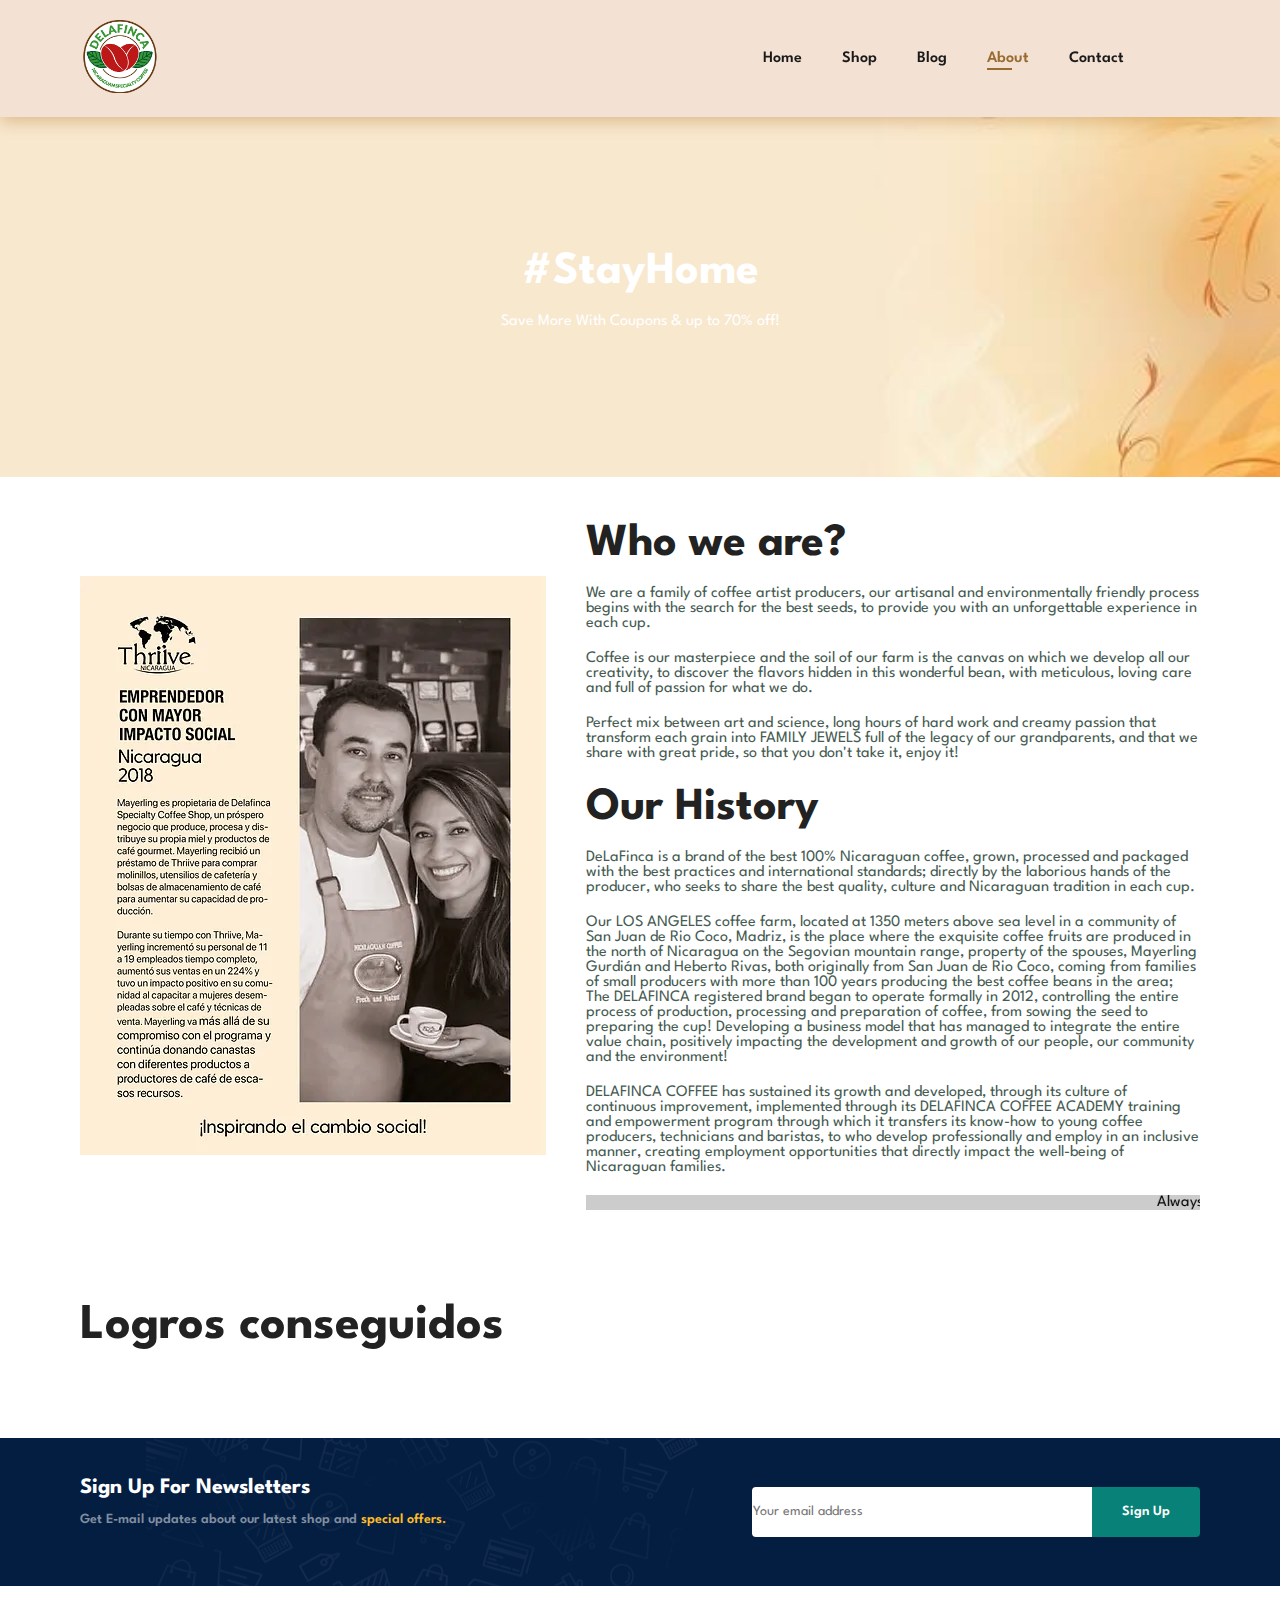
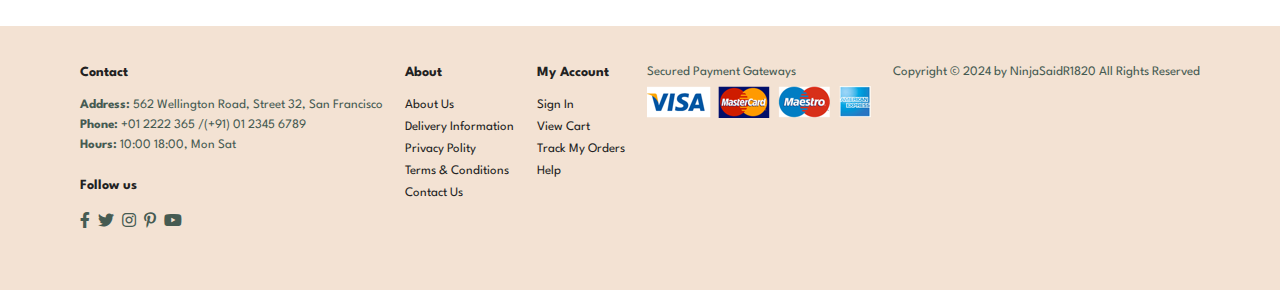
==== about.html @ 20c3e346 "Add files via upload" ====
<!DOCTYPE html>
<html lang="en">
    <head>
        <meta charset="UTF-8">
        <meta http-equiv="X-UA-Compatible" content="IE=edge">
        <meta name="viewport" content="width=device-width, initial-scale=1.0">
        <title>De La Finca | About </title>
        <link rel="stylesheet"
            href="https://pro.fontawesome.com/releases/v5.10.0/css/all.css" />
        <link rel="stylesheet" href="/css/styles.css">
    </head>

    <body>

        <section id="header">
            <a href="index.html"><img src="/images/Logo.webp" class="logo" alt
                    style="width: 80px;"></a>
            <div>
                <ul id="navbar">
                    <li><a href="index.html">Home</a></li>
                    <li><a href="shop.html">Shop</a></li>
                    <li><a href="blog.html">Blog</a></li>
                    <li><a class="active" href="about.html">About</a></li>
                    <li><a href="contact.html">Contact</a></li>
                    <li id="lg-bag"><a href="cart.html"><i class="far fa-shopping-bag"></i></a></li>
                    <a href="#" id="close"><i class="far fa-times"></i></a>
                </ul>

                <div id="mobile">
                    <a href="cart.html"><i class="far fa-shopping-bag"></i></a>
                    <i id="bar" class="fas fa-outdent"></i>
                </div>

            </div>
        </section>

        <section id="page-header" class="about-header">

            <h2>#StayHome</h2>
            <p>Save More With Coupons & up to 70% off! </p>
        </section>

        <section id="about-head" class="section-p1">
            <img src="images/about/a6.webp" alt>
            <div>
                <h2>Who we are?</h2>
                <p>We are a family of coffee artist producers, our artisanal and
                    environmentally friendly process begins with the search for
                    the best seeds, to provide you with an unforgettable
                    experience in each cup.
                </p>

                <p>Coffee is our masterpiece and the soil of our farm is the
                    canvas on which we develop all our creativity, to discover
                    the flavors hidden in this wonderful bean, with meticulous,
                    loving care and full of passion for what we do.
                </p>

                <p>Perfect mix between art and science, long hours of hard work
                    and creamy passion that transform each grain into FAMILY
                    JEWELS full of the legacy of our grandparents, and that we
                    share with great pride, so that you don't take it, enjoy
                    it!
                </p>

                <h2>Our History</h2>

                <p>
                    DeLaFinca is a brand of the best 100% Nicaraguan coffee,
                    grown, processed and packaged with the best practices and
                    international standards; directly by the laborious hands of
                    the producer, who seeks to share the best quality, culture
                    and Nicaraguan tradition in each cup.
                </p>

                <p>
                    Our LOS ANGELES coffee farm, located at 1350 meters above sea
                    level in a community of San Juan de Rio Coco, Madriz, is the
                    place where the exquisite coffee fruits are produced in the
                    north of Nicaragua on the Segovian mountain range, property
                    of the spouses, Mayerling Gurdián and Heberto Rivas, both
                    originally from San Juan de Rio Coco, coming from families
                    of small producers with more than 100 years producing the
                    best coffee beans in the area; The DELAFINCA registered
                    brand began to operate formally in 2012, controlling the
                    entire process of production, processing and preparation of
                    coffee, from sowing the seed to preparing the cup!
                    Developing a business model that has managed to integrate
                    the entire value chain, positively impacting the development
                    and growth of our people, our community and the environment!
                </p>

                <p>
                    DELAFINCA COFFEE has sustained its growth and developed,
                    through its culture of continuous improvement, implemented
                    through its DELAFINCA COFFEE ACADEMY training and
                    empowerment program through which it transfers its know-how
                    to young coffee producers, technicians and baristas, to who
                    develop professionally and employ in an inclusive manner,
                    creating employment opportunities that directly impact the
                    well-being of Nicaraguan families.
                </p>

                <marquee bgcolor="#ccc" loop="-1" scrollamount="5" width="100%"
                    direction="left">
                    Always Fresh Coffee - BEST COFFE- DESSERT - GASTRONOMY
                </marquee>
            </div>
        </section>

        <section id="logros" class="section-p1">
            <h1>Logros conseguidos </h1>
        </section>

        <section id="newsletter" class="section-p1 section-m1">
            <div class="newstext">
                <h4>Sign Up For Newsletters</h4>
                <p>Get E-mail updates about our latest shop and <span>special
                        offers.</span></p>
            </div>
            <div class="form">
                <input type="text" placeholder="Your email address">
                <button class="normal">Sign Up</button>
            </div>
        </section>

        <footer class="section-p1">
            <div class="col">
                <h4>Contact</h4>
                <p><strong>Address:</strong> 562 Wellington Road, Street 32, San
                    Francisco</p>
                <p><strong>Phone:</strong> +01 2222 365 /(+91) 01 2345 6789</p>
                <p><strong>Hours:</strong> 10:00 18:00, Mon Sat</p>
                <div class="follow">
                    <h4>Follow us</h4>
                    <div class="icon">
                        <i class="fab fa-facebook-f"></i>
                        <i class="fab fa-twitter"></i>
                        <i class="fab fa-instagram"></i>
                        <i class="fab fa-pinterest-p"></i>
                        <i class="fab fa-youtube"></i>
                    </div>
                </div>
            </div>
            <div class="col">
                <h4>About</h4>
                <a href="#">About Us</a>
                <a href="#">Delivery Information</a>
                <a href="#">Privacy Polity</a>
                <a href="#">Terms & Conditions</a>
                <a href="#">Contact Us</a>
            </div>

            <div class="col">
                <h4>My Account</h4>
                <a href="#">Sign In</a>
                <a href="#">View Cart</a>
                <a href="#">Track My Orders</a>
                <a href="#">Help</a>
            </div>

            <div class="col install">
                <p>Secured Payment Gateways</p>
                <img src="/images/Pays/pay.png" alt>

            </div>

            <div class="copyright">
                <a href="#">
                    <p>Copyright © 2024 by NinjaSaidR1820 All Rights
                        Reserved</p>
                </a>
            </div>

        </footer>

        <script src="/js/script.js"></script>
    </body>
</html>
---- css/styles.css ----
@import url('https://fonts.googleapis.com/css2?family=League+Spartan:wght@100..900&display=swap');

* {
    margin: 0;
    padding: 0;
    box-sizing: border-box;
    font-family: 'League Spartan', sans-serif;
    scroll-behavior: smooth;
}

h1{
    font-size: 50px;
    line-height: 64px;
    color: #222;
}

h2{
    font-size: 46px;
    line-height: 54px;
    color: #222;
}

h4{
    font-size: 20px;
    color: #222;
}

h6{
    font-weight: 700;
    font-size: 12px;
}

p{
    font-size: 16px;
    color: #465b52;
    margin: 15px 0 20px 0;
}

.section-p1 {
    padding: 40px 80px;
}

.section-m1 {
    margin: 40px 0;
}

button.normal {
    font-size: 14px;
    font-weight: 600;
    padding: 15px 30px;
    color: #000;
    background-color: #b4a43fe0;
    border-radius: 4px;
    cursor: pointer;
    border: none;
    outline: none;
    transition: all 0.45s ease;
}

button.white {
    font-size: 13px;
    font-weight: 600;
    padding: 11px 18px;
    color: #fff;
    background-color: transparent;
    border-radius: 4px;
    cursor: pointer;
    border: 1px solid #fff;
    outline: none;
    transition: all 0.45s ease;
}



body {
    width: 100%;
}

/* Header-Start */

#header {
    display: flex;
    align-items: center;
    justify-content: space-between;
    padding: 20px 80px;
    background: #f3e2d3;
    box-shadow: 0 5px 15px rgba(181, 112, 34, 0.361);
    z-index: 999;
    position: sticky;
    top: 0;
    left: 0;
}

#navbar {
    display: flex;
    align-items: center;
    justify-content: center;
}

#navbar li {
    list-style: none;
    padding: 0 20px;
    position: relative;
}

#navbar li a{
    text-decoration: none;
    font-size: 16px;
    font-weight: 600;
    color: #1a1a1a;
    transition: 0.3s ease;
}

#navbar li a:hover,
#navbar li a.active {
    color: #814d08cd;
}

#navbar li a.active::after,
#navbar li a:hover::after {
    content: "";
    width: 30%;
    height: 2px;
    background: #814d08cd;
    position: absolute;
    bottom: -4px;
    left: 20px;
}


#mobile{
    display: none;
    align-items: center;
}

#close {
    display: none;
}

/* Home Page */

#hero {
    background-image: url(/images/cappuccino.png);
    height: 90vh;
    width: 100%;
    background-size: auto 90%; /* Hacer la imagen de fondo más pequeña */
    background-position: right top; /* Alinear la imagen de fondo a la derecha arriba */
    background-repeat: no-repeat; /* Evitar la repetición de la imagen de fondo */
    padding: 0 80px;
    display: flex;
    flex-direction: column;
    align-items: flex-start;
    justify-content: center;
}

#hero h4 {
    padding-bottom: 15px;
}

#hero h1 {
    color: #5b5346;
}

#hero h2 {
    color: #8b5338;
}

#hero button{
    background-image: url("/images/button.png");
    background-color: transparent;
    color: #465b52;
    border: 0;
    padding: 14px 80px 14px 65px;
    background-repeat: no-repeat;
    cursor: pointer;
    font-weight: 700;
    font-size: 15px;
}

#feature {
    display: flex;
    align-items: center;
    justify-content: space-between;
    flex-wrap: wrap;
}

#feature .fe-box {
    width: 180px;
    text-align: center;
    padding: 25px 15px;
    box-shadow: 20px 20px 34px rgba(0, 0, 0, 0.03);
    border: 1px solid #cce7d0;
    border-radius: 4px;
    margin: 15px 0;
}

#feature .fe-box:hover {
    transform: scale(1.1);
    transition: all .45s ease;
}

#feature .fe-box img {
    width: 100%;
    margin-bottom: 10px;
}

#feature .fe-box h6 {
    display: inline-block;
    padding: 9px 8px 6px 8px;
    line-height: 1;
    border-radius: 4px;
    color: #8b5338;
    background-color: #c758bc6e;
}

#feature .fe-box:nth-last-child(2) h6 {
    background-color: rgba(0, 255, 255, 0.192);
}

#feature .fe-box:nth-last-child(3) h6 {
    background-color:#1de63b46;
}

#feature .fe-box:nth-last-child(4) h6 {
    background-color: rgba(215, 21, 21, 0.518);
}

#feature .fe-box:nth-last-child(5) h6 {
    background-color: #7fc5d8;
}

#products1 {
    text-align: center;
}

#products1 .pro-container {
    display: flex;
    justify-content: space-between;
    padding-top: 20px;
    flex-wrap: wrap;
}

#products1 .pro {
    width: 23%;
    min-width: 250px;
    padding: 10px 12px;
    border: 1px solid #cce7d0;
    border-radius: 15px;
    cursor: pointer;
    box-shadow: 20px 20px 30px rgba(0, 0, 0, 0.02);
    margin: 15px 0;
    transition: all 0.2s ease;
    position: relative;
}

#products1 .pro:hover {
    box-shadow: 20px 20px 30px rgba(0, 0, 0, 0.18);
    transform: scale(0.95);
}

#products1 .pro img {
    width: 100%;
    border-radius: 15px;
}

#products1 .pro .des {
    text-align: start;
    padding: 10px 0;
}

#products1 .pro .des span {
    color: #249504fe;
    font-size: 12px;
}

#products1 .pro h5 {
    padding-top: 7px;
    color: #1a1a1a;
    font-size: 14px;
}

#products1 .pro .des i {
    font-size: 12px;
    color: #e1c003;
}

#products1 .pro .des h4 {
    padding-top: 7px;
    font-size: 15px;
    font-weight: 700;
    color: #914909;
}

#products1 .pro .cart {
    width: 40px;
    height: 40px;
    line-height: 40px;
    border-radius: 50px;
    background-color: #e8f6ea;
    font-weight: 500;
    color: #1a1a1a;
    border: 1px solid #cce7d0;
    position: absolute;
    bottom: 20px;
    right: 10px;
}

#banner {
    display: flex;
    flex-direction: column;
    justify-content: center;
    align-items: center;
    text-align: center;
    background-image: url(/images/Banners/b1.jpg);
    width: 100%;
    height: 50vh;
    background-size: cover;
    font-size: 16px;
}

#banner h4 {
    color: #2a2a2a;
    font-size: 16px;
}

#banner h2 {
    color: #306703;
    font-size: 30px;
    padding: 10px 0;
}
#banner h2 span {
    color: #910909;
}

#banner button:hover {
    transform: scale(0.9);
}

#sm-banner  {
    display: flex;
    justify-content: space-between;
    flex-wrap: wrap;
}


#sm-banner .banner-box{
    display: flex;
    flex-direction: column;
    justify-content: center;
    align-items: flex-start;
    background: url(/images/Banners/b2.jpg);
    min-width: 580px;
    height: 50vh;
    background-size: cover;
    background-position: center;
    padding: 30px;
}

#sm-banner .banner-box2 {
    background-image: url(/images/Banners/b3.jpg);
}

#sm-banner h4 {
    color: white;
    font-size: 20px;
    font-weight: 300;
}

#sm-banner h2 {
    color: white;
    font-size: 28px;
    font-weight: 800;
}


#sm-banner span {
    color: #8b5338;
    font-size: 14px;
    font-weight: 500;
    padding-bottom: 15px;
}

#sm-banner .banner-box:hover button {
    background-color: #8b5338;
    border-radius: 1px solid #8b5338;
}

#sm-banner .banner-box:hover button {
    background-color: #8b5338;
    border-radius: 1px solid #8b5338;
}

#banner3 {
    display: flex;
    justify-content: space-between;
    flex-wrap: wrap;
    padding: 0 80px;
}

#banner3 .banner-box {
        display: flex;
        flex-direction: column;
        justify-content: center;
        align-items: flex-start;
        background: url(/images/Banners/b4.jpg);
        min-width: 30%;
        height: 30vh;
        background-size: cover;
        background-position: center;
        padding: 20px;
        margin-bottom: 20px;
}

#banner3 .banner-box2 {
    background-image: url(/images/Banners/b5.jpg);
}

#banner3 .banner-box3 {
    background-image: url(/images/Banners/b6.jpg);
}

#banner3 .banner-box h2 {
    color: #2a2a2a;
    font-weight: 900;
    font-size: 22px;
}

#banner3 .banner-box h2 {
    color: #000;
    font-weight: 900;
    font-size: 22px;
}

#banner3 .banner-box2 h2 {
    color: #fff;
    font-weight: 900;
    font-size: 22px;
}

#banner3 .banner-box3 h2 {
    color: #fff;
    font-weight: 900;
    font-size: 22px;
}

#banner3 h3 {
    color: red;
    font-weight: 800;
    font-size: 15px;
}
#search-bar {

    padding: 10px 20px;
    border-radius: 20px;
    margin-top: 20px;
    display: flex;
    justify-content:end;
}

.search-container {
    display: flex;
    align-items: center;
    background-color: #f3e2d3;
    border-radius: 20px;
    padding: 5px 10px; /* Ajustar padding para tamaño más pequeño */
}

#search-input {
    width: 0;
    padding: 5px; /* Ajustar padding para tamaño más pequeño */
    border: none;
    background-color: transparent;
    transition: width 0.4s ease;
    font-size: 14px; /* Tamaño de fuente más pequeño */
    border-radius: 20px;
    outline: none;
}

#search-icon {
    border: none;
    background-color: transparent;
    cursor: pointer;
    transition: color 0.4s ease;
}

#search-icon i {
    color: #1a1a1a;
}

#search-icon:hover {
    color: #814d08cd;
}

#search-bar.active #search-input {
    width: 450px; /* Ancho más pequeño */
}

#newsletter {
    display: flex;
    justify-content: space-between;
    flex-wrap: wrap;
    align-items: center;
    background-image: url(/images/Banners/bNewLetters.png);
    background-repeat: no-repeat;
    background-position: 20% 30%;
    background-color: #041e42;
}

#newsletter h4 {
    font-size: 22px;
    font-weight: 700;
    color: #fff;
}

#newsletter p{
    font-size: 14px;
    font-weight: 600;
    color: #818ea0;
}

#newsletter p span{
    color: #ffbd27;
}

#newsletter .form {
    display: flex;
    width: 40%;
}

#newsletter input{
    height: 3.125rem;
    padding-top: 0 1.25em;
    font-size: 14px;
    width: 100%;
    border: 1px solid transparent;
    border-radius: 4px;
    outline: none;
    border-top-right-radius: 0;
    border-bottom-right-radius: 0;
}

#newsletter button {
    background-color: #088178;
    color: #fff;
    white-space: nowrap;
    border-top-left-radius: 0;
    border-bottom-left-radius: 0;
}



footer {
    display: flex;
    flex-wrap: wrap;
    justify-content: space-between;
    background-color: #f3e2d3 ;
}

footer .col {
    display: flex;
    flex-direction: column;
    align-items: flex-start;
    margin-bottom: 20px;
}

footer .logo {
    margin-bottom: 30px;
}

footer h4{
    font-size: 14px;
    padding-bottom: 20px;

}

footer p {
    font-size: 13px;
    margin: 0 0 8px 0;
}

footer a{
    font-size: 13px;
    text-decoration: none;
    color:#222;
    margin-bottom: 10px;
}

footer .follow {
    margin-top: 20px;
}

footer .follow i {
    color: #465b52;
    padding-right: 4px;
    cursor: pointer;
}

footer .install .row img {
    border: 1px solid #088178;
    border-radius: 6px;
}

footer .follow i:hover, footer a:hover {
    color: #088178
}


/* Shop Page */

#page-header{
    background-image: url(/images/Banners/b8.jpg);
    width: 100%;
    height: 40vh;
    background-size:cover;
    display:flex;
    justify-content: center;
    text-align: center;
    flex-direction:column;
    padding: 14px;
}

#page-header h2,#page-header p {
    color: #fff;
}

#pagination {
    text-align: center;
}

#pagination a {
    text-decoration: none;
    background-color: #088178;
    padding: 15px 20px;
    border-radius: 4px;
    color: #fff;
    font-weight: 600;
}


#pagination a i{
    font-size: 16px;
    font-weight: 600;
}



/* Single Product */

#prodetails {
    display: flex;
    margin-top: 20px;
}

#prodetails .single-pro-image {
    width: 40%;
    margin-right: 50px;
}

.small-img-group {
    display: flex;
    justify-content: space-between;
    margin: 2px;
}

.small-image-col {
    flex-basis: 24%;
    cursor: pointer;
}

#prodetails .single-pro-details  {
    width: 50%;
    padding-top: 30px;
}


#prodetails .single-pro-details h6{
    padding: 0 0 0 0;
    font-size: 20px;
}

#prodetails .single-pro-details h4{
    padding: 15px 0 5px 0;
    font-size: 40px;
}

#prodetails .single-pro-details h2{
    font-size: 26px;
}

#prodetails .single-pro-details select {
    display: block;
    padding: 5px 10px;
    margin-bottom: 10px;
}

#prodetails .single-pro-details input{
    width: 50px;
    height: 47px;
    padding-left: 10px;
    font-size: 16px;
    margin-right: 10px;
}


#prodetails .single-pro-details input:focus{
    outline: none;
}

#prodetails .single-pro-details button{
    background-color: #088178;
    color: #fff;
    transition: all 0.45s ease;
}

#prodetails .single-pro-details button:hover{
    transform: scale(0.90);
    
}

#prodetails .single-pro-details span{
    line-height: 25px;
    color: #465b52;
    ;
}


/* Blog Page */
#page-header .blog-header{
    background-image: url("/images/Banners/b3.jpg");
}

#blog {
    padding: 150px 150px 0 150px;
}

#blog .blog-box{
    display: flex;
    align-items: center;
    width: 100%;
    position: relative;
    padding-bottom:90px ;
}

#blog .blog-img{
    width: 50%;
    margin-right: 40px;
}

#blog img {
    width: 100%;
    height: 320px;
    object-fit: cover;
}

#blog .blog-details {
    width: 50%;
}

#blog .blog-details a{
    text-decoration: none;
    font-size: 11px;
    color: #000;
    font-weight: 700;
    position: relative;
    transition: 0.3s;
}

#blog .blog-details a::after{
    content: "";
    width: 50px;
    height: 1px;
    background-color: #000;
    position: absolute;
    top: 4px;
    right: -60px;
}

#blog .blog-details a:hover{
    color: #088178;
}

#blog .blog-details a:hover::after{
    background-color: #088178;
}

#blog .blog-box h1{
    position: absolute;
    top: -40px;
    left: 0;
    font-size: 70px;
    font-weight: 700;
    color: #c9cbce;
    z-index: -9;
    margin-top: -15px;
}


/* About Page */

#page-header .about-header{
    background-image: url("/images/Banners/b1.jpg");
}

#about-head{
    display: flex;
    align-items: center;
}

#about-head img {
    width: 50%;
    height: auto;
}

#about-head div{
    padding-left: 40px;
}


/* Contact Page */

#contact-details{
    display: flex;
    align-items: center;
    justify-content: space-between;
}

#contact-details .details{
    width: 50%;
}


#contact-details .details span{
    font-size: 12px;
}

#contact-details .details h2,
#form-details form h2{
    font-size: 26px;
    line-height: 35px;
    padding: 20px 0;
}

#contact-details .details h3{
    font-size: 16px;
    padding-bottom: 15px;
}

#contact-details .details li{
    list-style: none;
    display: flex;
    padding: 10px 0;
}

#contact-details .details li i{
    font-size: 14px;
    padding-right: 22px;
}

#contact-details .details li p{
    margin: 0;
    font-size: 14px;
}

#contact-details .map{
    width: 55%;
    height: 400px;
}

#contact-details .map iframe{
    width: 100%;
    height: 100%;
}

#form-details{
    display: flex;
    justify-content: space-between;
    margin: 30px;
    padding: 80px;
    border: 1px solid #e1e1e1;
}

#form-details form{
    width: 65%;
    display: flex;
    flex-direction: column;
    align-items: flex-start;
}

#form-details form input,
#form-details form textarea{
    width: 100%;
    padding: 12px 15px;
    outline: none;
    margin-bottom: 20px;
    border: 1px solid #e1e1e1;
}

#form-details form button{
    background-color: rgb(82, 154, 82);
    color: white;
    padding: 6px 20px;
}

#form-details .people div{
    padding-bottom: 25px;
    display: flex;
    align-items: flex-start;
}

#form-details .people div img{
    width: 120px;
    height: 160px;
    object-fit: cover;
    margin-right: 15px;
}

#form-details .people div p{
    margin: 0;
    font-size: 13px;
    line-height: 25px;
}

#form-details .people div p span{
    display: block;
    font-size: 16px;
    font-weight: 600;
    color: #000;
}

/* Cart Page*/

#cart  
{
    overflow-x: auto;
}
#cart table{
    width: 100%;
    border-collapse: collapse;
    table-layout: fixed;
    white-space: nowrad;
}

#cart table img{
    width: 70px;
}

#cart table td:nth-child(1){
    width: 100px;
    text-align: center;
}

#cart table td:nth-child(2){
    width: 150px;
    text-align: center;
}

#cart table td:nth-child(3){
    width: 250px;
    text-align: center;
}

#cart table td:nth-child(4),
#cart table td:nth-child(5),

#cart table td:nth-child(6){
    width: 150px;
    text-align: center;
}

#cart table td:nth-child(5) input{
    width: 70px;
    padding: 10px 5px 10px 15px;

}

#cart table thead{
    border: 1px solid #e2e9e1;;
    border-left: none;
    border-right: none;
}

#cart table thead td{
    font-weight: 700;
    text-transform: uppercase;
    font-size: 13px;
    padding: 18px 0;
}

#cart table tbody tr td {
    padding-top: 15px;
}

#cart table tbody td{
    font-size: 13px;
}

#cart-add{
    display: flex;
    flex-wrap: wrap;
    justify-content: space-between;
}

#coupon{
    width: 50%;
    margin-bottom: 30px;     
}

#subtotal h3,
#coupon h3 {
    padding-bottom: 15px;
}

#coupon input{
    padding: 10px 20px;
    outline: none;
    width: 60%;
    margin-right: 10px;
    border: 1px solid #f3e2d3;
}

#coupon button{
    background-color: rgb(82, 154, 82);
    color: white;
    padding: 8px 20px;
}

#subtotal{
    width: 50%;
    margin-bottom: 30px;
    border: 1px solid #f3e2d3; 
    padding: 30px;
}

#subtotal table{
    border-collapse: collapse;
    width: 100%;
    margin-bottom: 20px;
}

#subtotal table td{
    width: 50%;
    border: 1px solid #f3e2d3;
    padding: 10px;
    font-size: 13px;
}

#subtotal button{
    background-color: rgb(82, 154, 82);
    color: white;
    padding: 8px 20px;
}


/* Start Media Query */

@media (max-width:799px) {

    .section-p1 {
        padding: 40px 40px;
    }

    #navbar {
        display: flex;
        flex-direction: column;
        align-items: flex-start;
        justify-content: flex-start;
        position: fixed;
        top: 0;
        right: -300px;
        height: 100vh; 
        width: 300px;
        background-color: #E3E6F3;
        box-shadow: 0 40px 60px rgba(0, 0, 0, 0.1);
        padding: 80px 0 0 10px;
        transition: all .45s ease;
    }

    #navbar.active {
        right:-100px
    }

    #navbar li{
        margin-bottom: 25px;
    }

    #mobile{
        display: flex;
        align-items: center;
    }

    #mobile i{
        color: #1a1a1a;
        font-size: 24px;
        padding-left: 20px;
    }

    #close{
        display: initial;
        position: absolute;
        top: 30px;
        left: 30px;
        color: #222;
        font-size: 24px;
    }

    #lg-bag {
        display: none;
    }

    #hero {
        height: 70vh;
        padding: 0 80px;
        background-position: top 30% right 30%;
    }

    #feature {
        justify-content: center;
    }

    #feature .fe-box {
        margin: 15px 15px;
    }

    #products1 .pro-container {
        justify-content: center;
    }

    #products1 .pro-container {
        display: flex;
        justify-content: space-between;
        padding-top: 20px;
        flex-wrap: wrap;
    }

    #products1 .pro {
        margin: 15px;
    }

    #banner {
        height: 20vh;
        
    }

    #sm-banner .banner-box {
        min-width: 100%;
        height: 30vh;
    }

    #banner3 {
        padding: 0 40px;
    }

    #banner3 .banner-box {
        width: 28%;
    }

    #newsletter .form{
        width: 70%;
    }

    /*Blog*/


    /*Contact*/
    #form-details {
        padding: 40px;
    }

    #form-details form {
        width: 50%;
    }

}


@media (max-width: 477px){
    .section-p1{
        padding: 20px;
    }

    #header {
        padding: 10px 30px;
    }

    h1 {
        font-size: 38px;
    }

    h2 {
        font-size: 32px;
    }

    #hero {
        padding: 0 20px;
        background-position: 55%;
        background-size: 450px;
    }

    #feature {
        justify-content: space-between;
    }

    #feature .fe-box {
        width: 155px;
        margin: 0 0 15px 0;
    }

    #product1 .pro {
        width: 100%;
        justify-content: center;
    }

    #products1 .pro-container {
        justify-content: center;
    }

    #banner{
        height: 40vh;
    }

    #sm-banner .banner-box{
        height: 40vh;
    }

    #sm-banner .banner-box2{
        margin-top: 20px;
    }

    #banner3{
        padding: 0 20px;
    }

    #banner3 .banner-box{
        width: 100%;
    }


    #search-bar.active #search-input {
        width: 300px;
    }

    #newsletter {
        padding: 40px 20px;
    }

    #newsletter {
        width: 100%;
    }

    footer .copyright {
        text-align: start;
    }


    /* Single Product*/

    #prodetails {
        display: flex;
        flex-direction: column;
    }

    #prodetails .single-pro-image {
        width: 100%;
        margin-right: 0px;
    }


    #prodetails .single-pro-details {
        width: 100%;
    }


    /*Blog*/
    #blog {
        padding: 100px 20px 0 20px;
    }

    #blog .blog-box{
        display: flex;
        flex-direction: column;
        align-items: flex-start;
    }

    #blog .blog-img {
        width: 100%;
        margin-right: 0px;
        margin-bottom: 30px;
    }

    #blog .blog-details{
        width: 100%;
    }
    /*contact*/
    #contact-details{
        flex-direction: column;
    }

    #contact-details{
        width: 100%;
        margin-bottom: 30px;
    }

    #contact-details .map{
        width: 100%;
    }

    #form-details{
        margin: 10px;
        padding: 30px 10px;
        flex-wrap: wrap;
    }

    #form-details form{
        width: 100%;
        margin-bottom: 30px;
    }
    /*cart page*/
    #cart-add{
        flex-direction: column;
    }

    #coupon{
        width: 100%;
    }

    #subtotal{
        width: 100%;
        margin-bottom: 30px;
        border: 1px solid #e2e9e1;
        padding: 30px;
    }

}
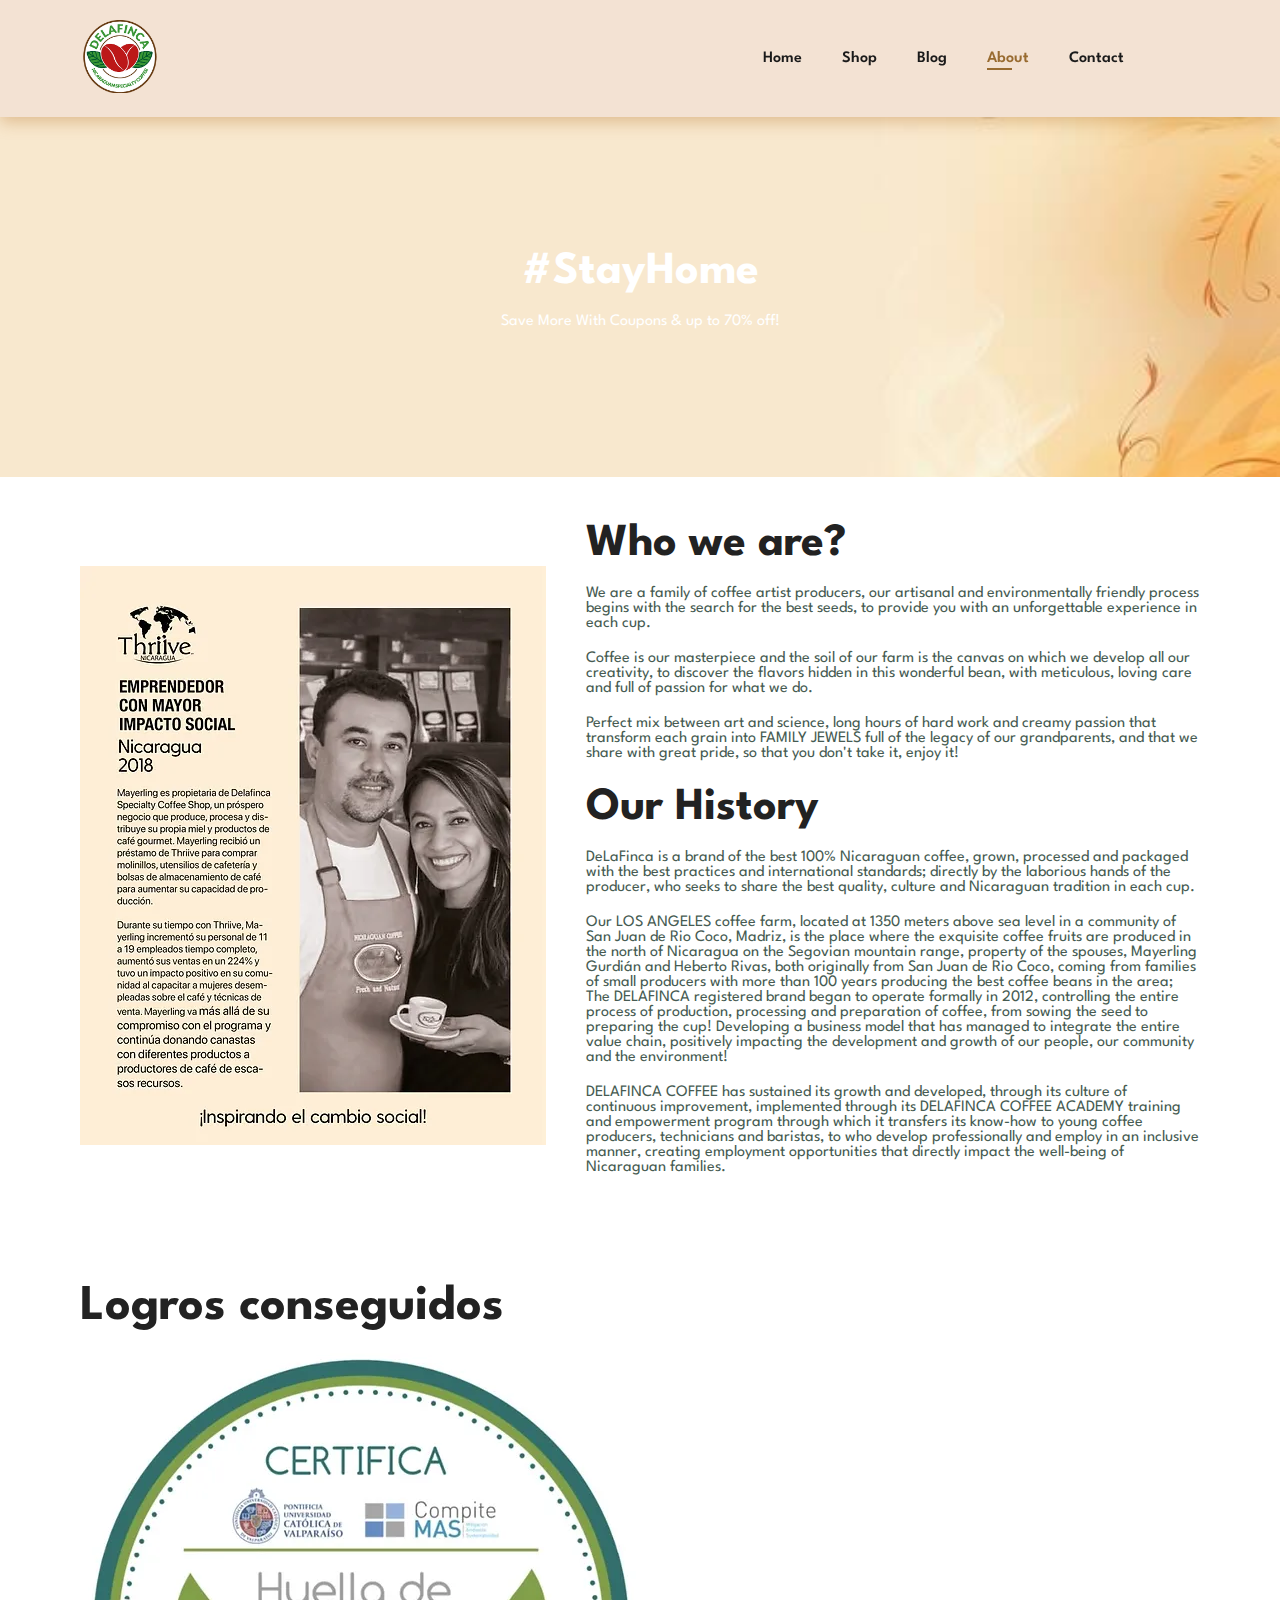
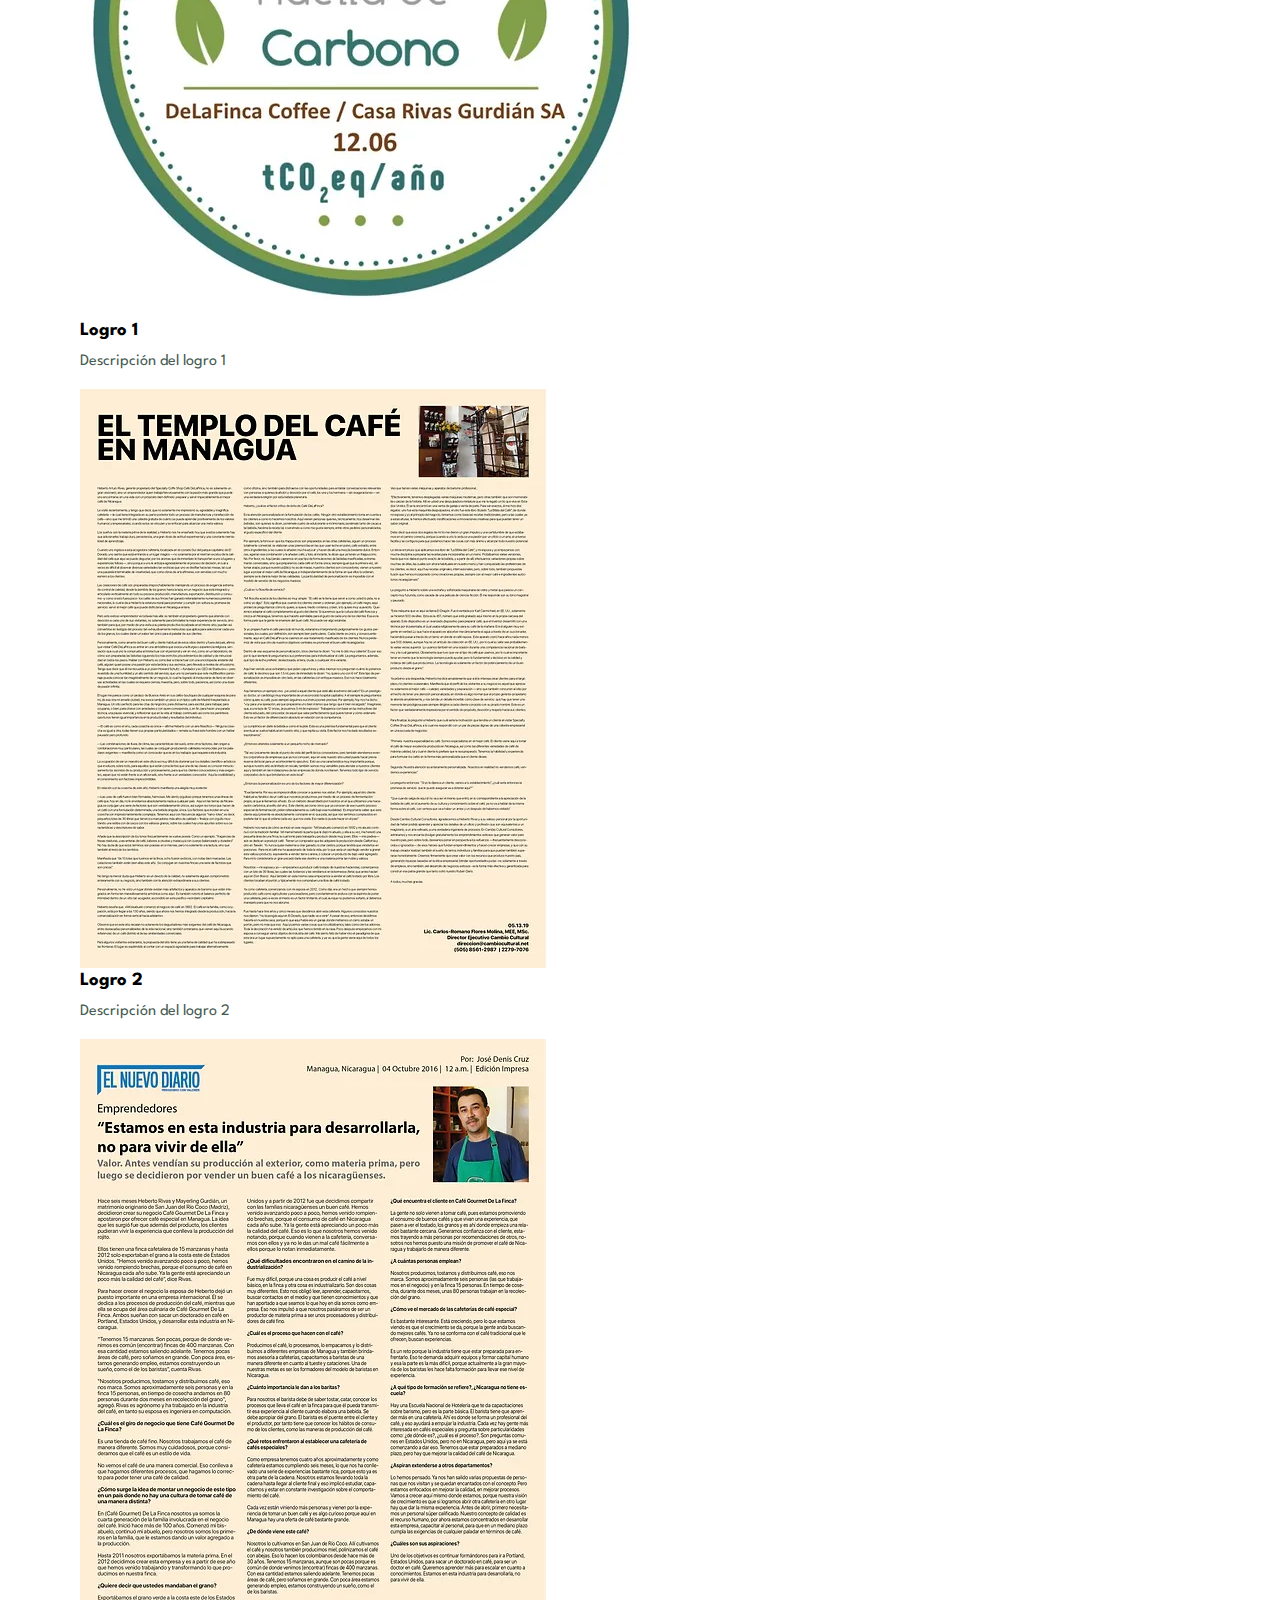
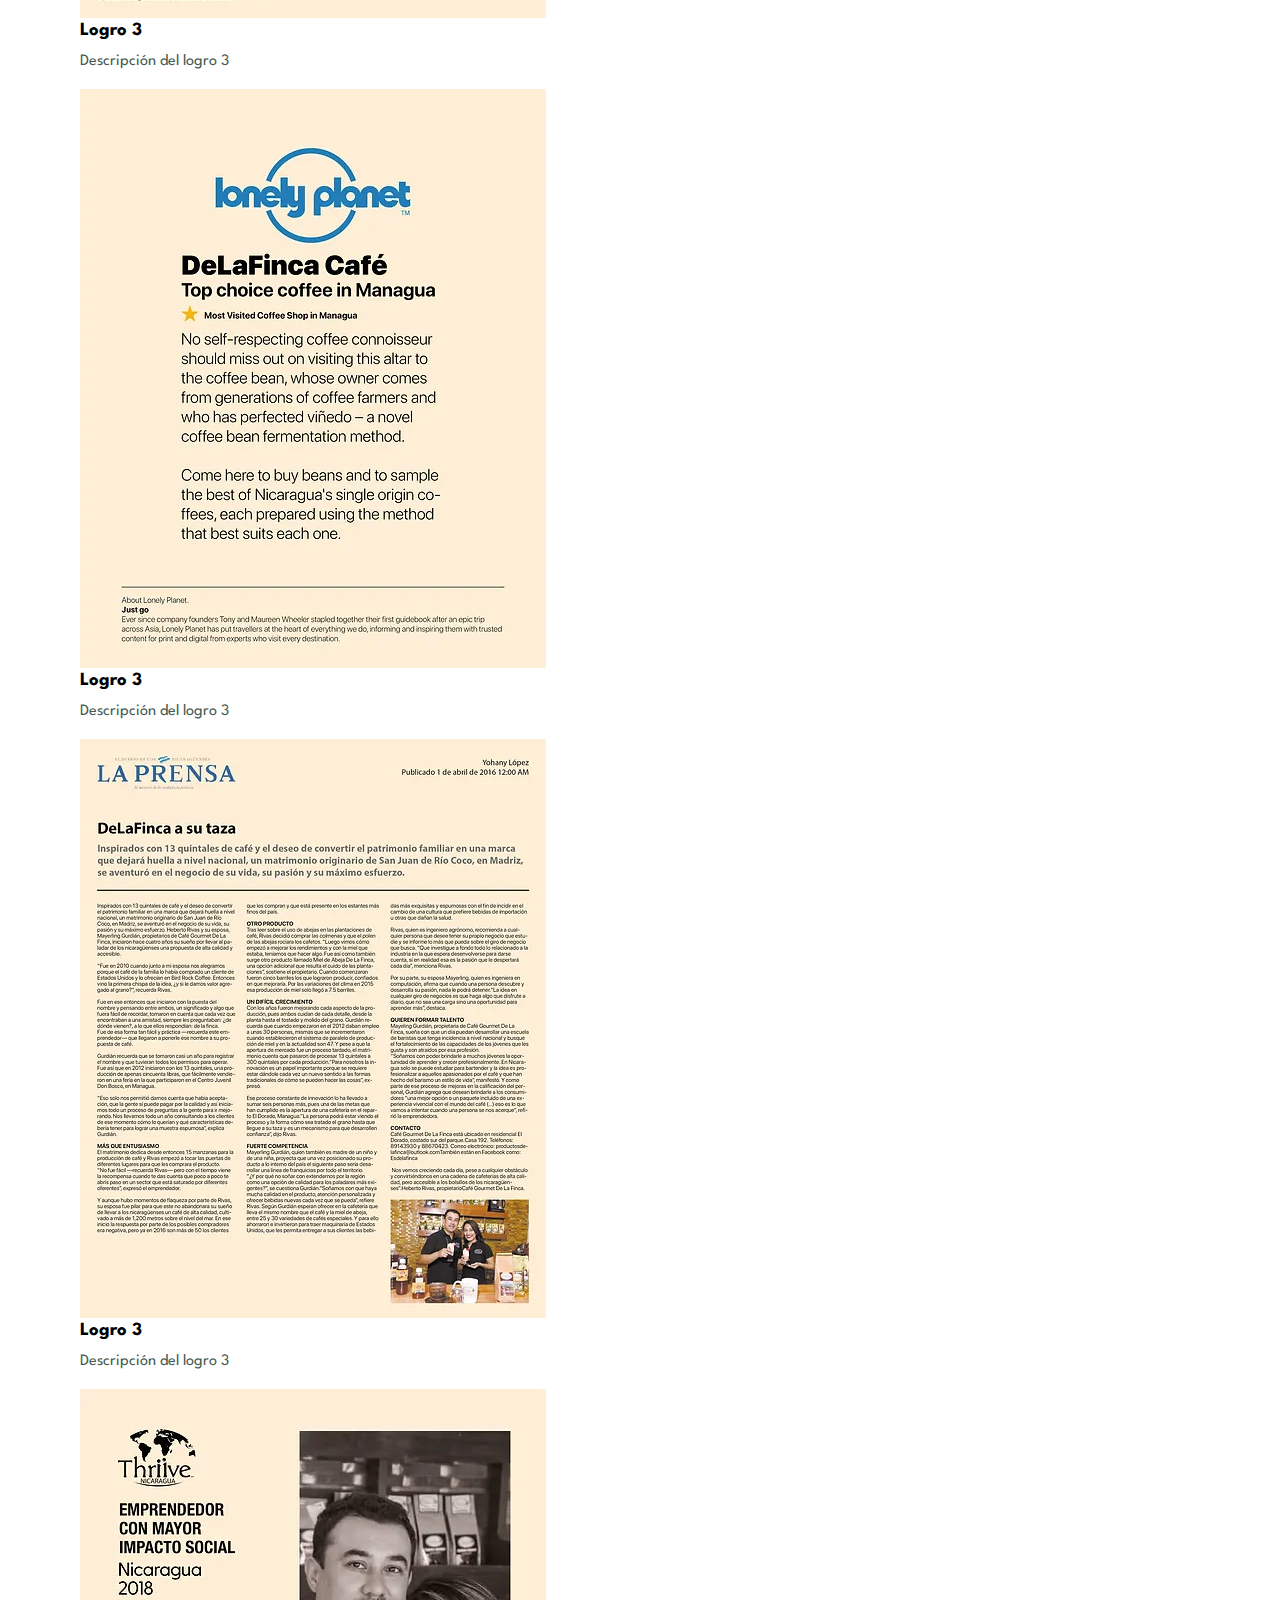
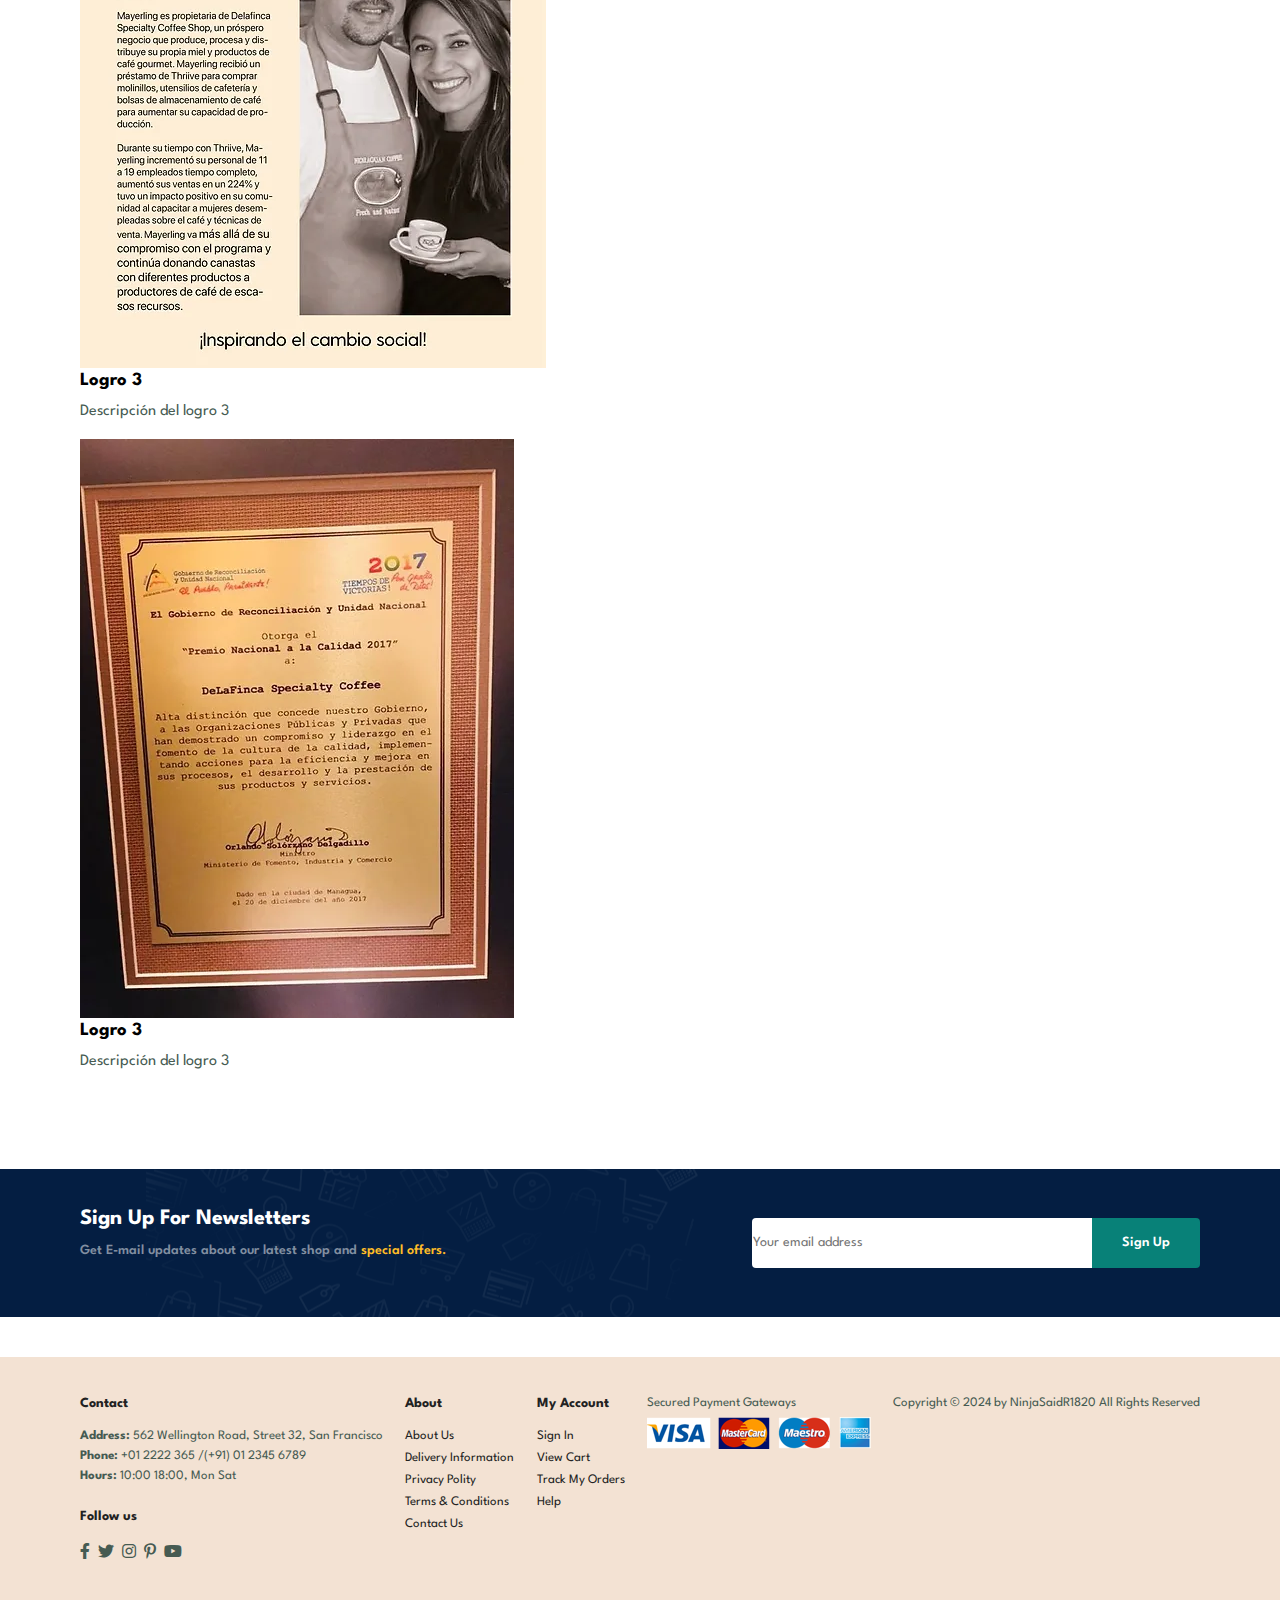
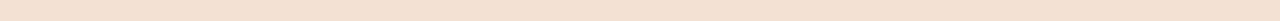
==== commit 2785967b: "Add files via upload" ====
--- a/about.html
+++ b/about.html
@@ -100,17 +100,50 @@
                     creating employment opportunities that directly impact the
                     well-being of Nicaraguan families.
                 </p>
-
-                <marquee bgcolor="#ccc" loop="-1" scrollamount="5" width="100%"
-                    direction="left">
-                    Always Fresh Coffee - BEST COFFE- DESSERT - GASTRONOMY
-                </marquee>
             </div>
         </section>
 
         <section id="logros" class="section-p1">
-            <h1>Logros conseguidos </h1>
-        </section>
+            <h1>Logros conseguidos</h1>
+            <div class="logros-container">
+                <div class="logro">
+                    <img src="/images/about/a1.webp" alt="Logro 1">
+                    <h3>Logro 1</h3>
+                    <p>Descripción del logro 1</p>
+                </div>
+                <div class="logro">
+                    <img src="/images/about/a2.webp" alt="Logro 2">
+                    <h3>Logro 2</h3>
+                    <p>Descripción del logro 2</p>
+                </div>
+                <div class="logro">
+                    <img src="/images/about/a3.webp" alt="Logro 3">
+                    <h3>Logro 3</h3>
+                    <p>Descripción del logro 3</p>
+                </div>
+                <div class="logro">
+                    <img src="/images/about/a4.webp" alt="Logro 3">
+                    <h3>Logro 3</h3>
+                    <p>Descripción del logro 3</p>
+                </div>
+                <div class="logro">
+                    <img src="/images/about/a5.webp" alt="Logro 3">
+                    <h3>Logro 3</h3>
+                    <p>Descripción del logro 3</p>
+                </div>
+                <div class="logro">
+                    <img src="/images/about/a6.webp" alt="Logro 3">
+                    <h3>Logro 3</h3>
+                    <p>Descripción del logro 3</p>
+                </div>
+                <div class="logro">
+                    <img src="/images/about/a7.webp" alt="Logro 3">
+                    <h3>Logro 3</h3>
+                    <p>Descripción del logro 3</p>
+                </div>
+            </div>
+        </section>
+        
 
         <section id="newsletter" class="section-p1 section-m1">
             <div class="newstext">
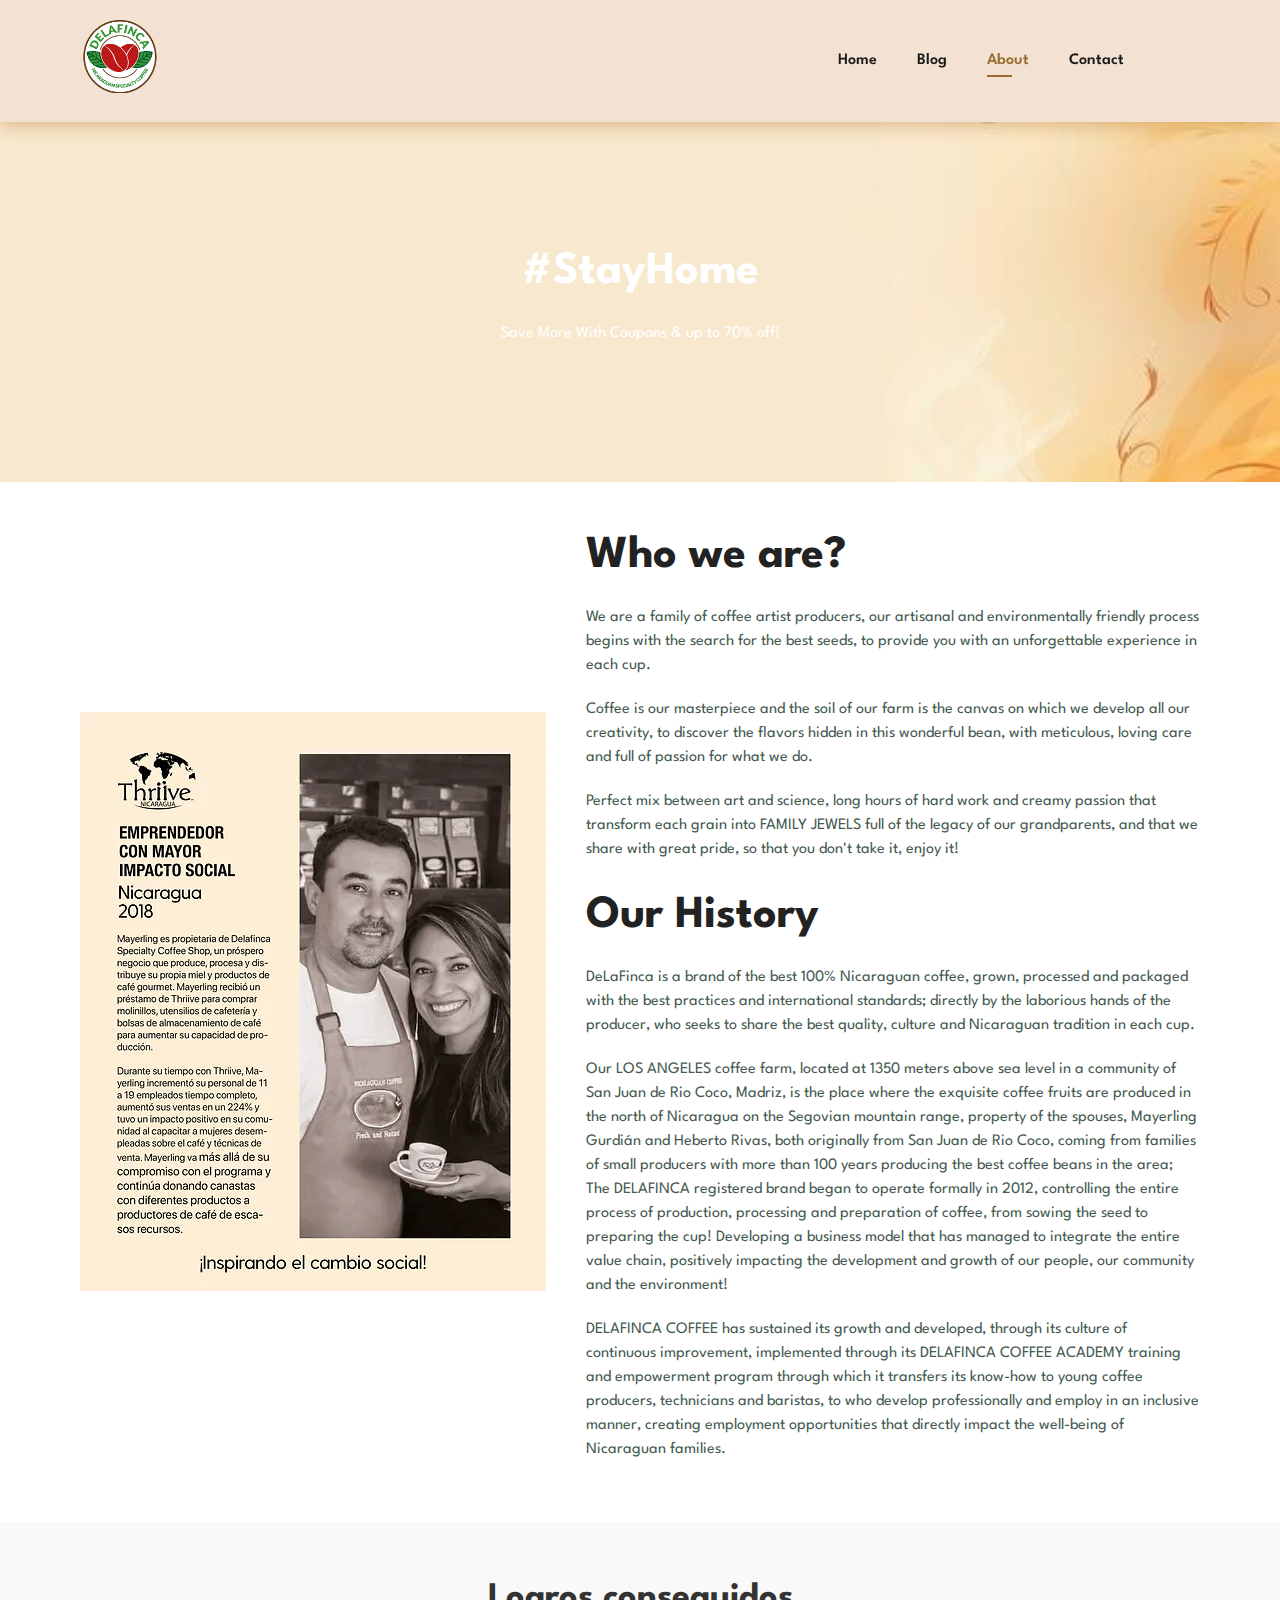
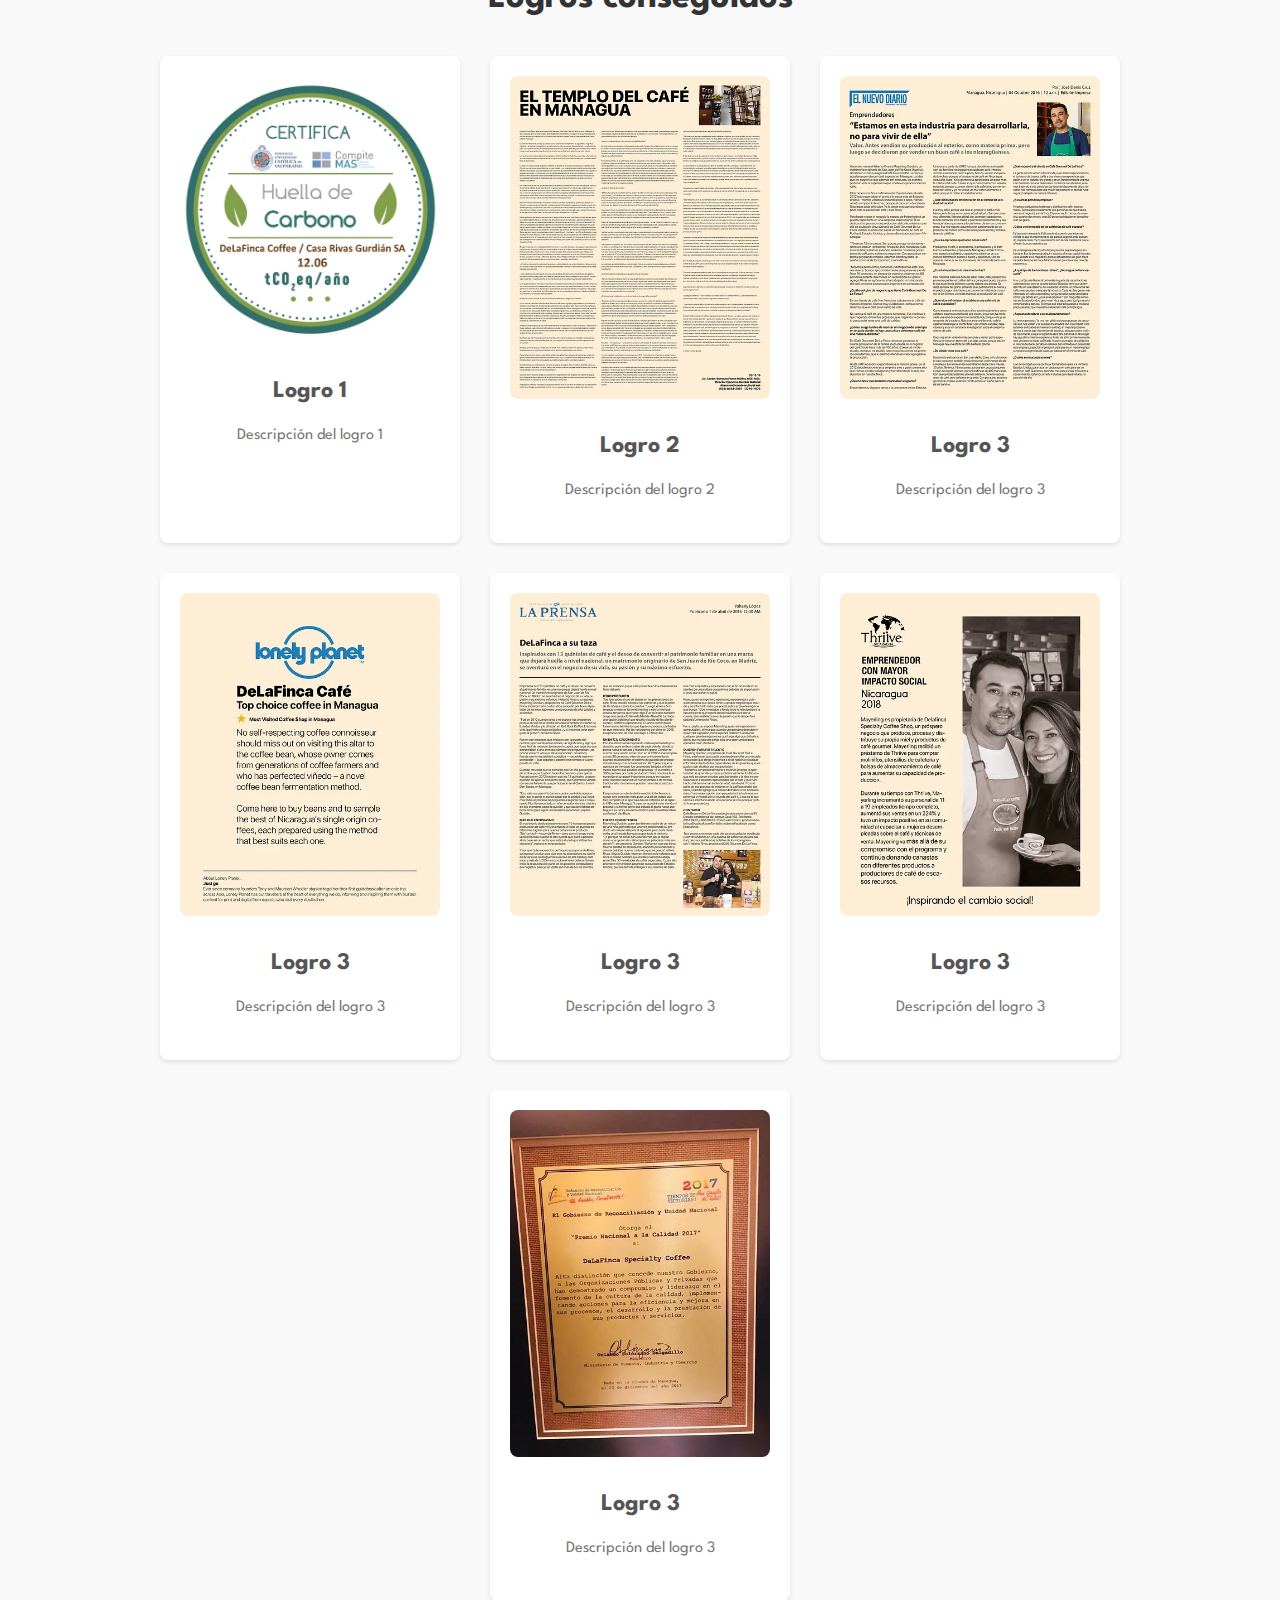
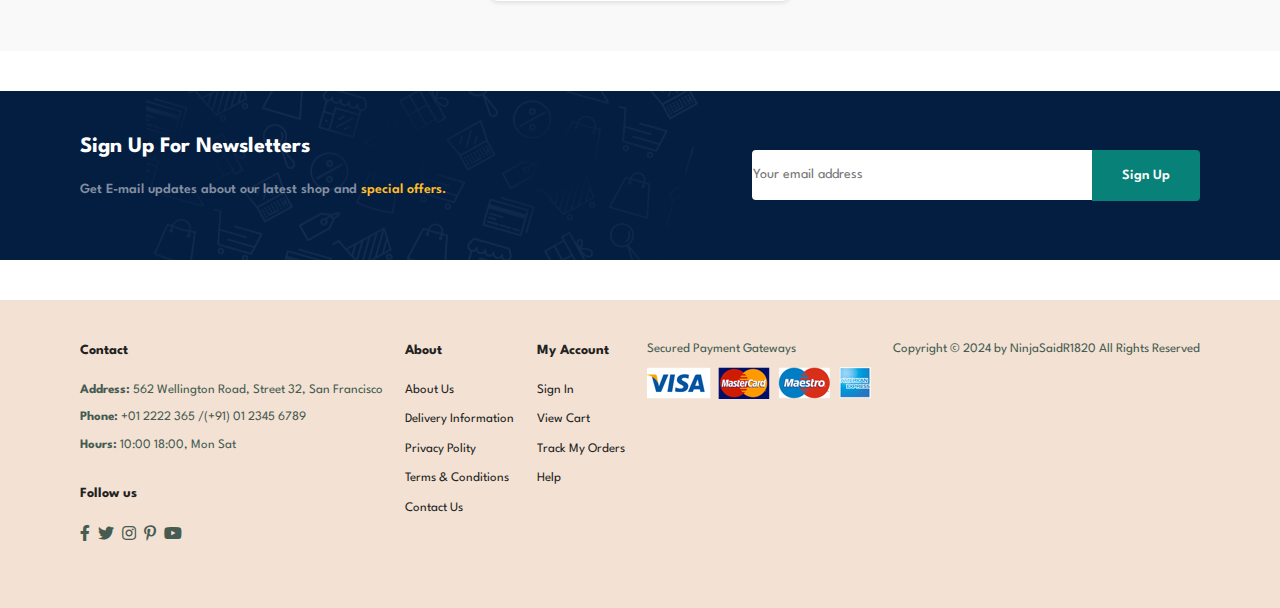
==== commit 4cc3895b: "Add files via upload" ====
--- a/about.html
+++ b/about.html
@@ -18,7 +18,7 @@
             <div>
                 <ul id="navbar">
                     <li><a href="index.html">Home</a></li>
-                    <li><a href="shop.html">Shop</a></li>
+
                     <li><a href="blog.html">Blog</a></li>
                     <li><a class="active" href="about.html">About</a></li>
                     <li><a href="contact.html">Contact</a></li>
--- a/css/styles.css
+++ b/css/styles.css
@@ -1,5 +1,6 @@
 
 @import url('https://fonts.googleapis.com/css2?family=League+Spartan:wght@100..900&display=swap');
+
 
 * {
     margin: 0;
@@ -7,17 +8,16 @@
     box-sizing: border-box;
     font-family: 'League Spartan', sans-serif;
     scroll-behavior: smooth;
+    line-height: 1.5; /* Ajuste de interlineado a 1.5 líneas */
 }
 
 h1{
     font-size: 50px;
-    line-height: 64px;
     color: #222;
 }
 
 h2{
     font-size: 46px;
-    line-height: 54px;
     color: #222;
 }
 
@@ -742,6 +742,12 @@
     padding-bottom:90px ;
 }
 
+#blog .blog-img iframe {
+    width: 100%;
+    height: 100%; /* Ajusta la altura según tus preferencias */
+    border: none; /* Elimina el borde del iframe */
+}
+
 #blog .blog-img{
     width: 50%;
     margin-right: 40px;
@@ -814,6 +820,56 @@
 
 #about-head div{
     padding-left: 40px;
+}
+
+
+/* Estilos para la sección de logros */
+#logros {
+    background-color: #f9f9f9;
+    padding: 50px 0;
+    text-align: center;
+}
+
+#logros h1 {
+    font-family: 'League Spartan', sans-serif;
+    font-size: 36px;
+    color: #333;
+    margin-bottom: 30px;
+}
+
+.logros-container {
+    display: flex;
+    flex-wrap: wrap;
+    justify-content: center;
+    gap: 30px; /* Espacio entre los logros */
+}
+
+.logro {
+    width: 300px;
+    background-color: #fff;
+    border-radius: 8px;
+    box-shadow: 0 2px 4px rgba(0, 0, 0, 0.1);
+    padding: 20px;
+    text-align: center;
+}
+
+.logro img {
+    width: 100%;
+    border-radius: 8px;
+    margin-bottom: 20px;
+}
+
+.logro h3 {
+    font-family: 'League Spartan', sans-serif;
+    font-size: 24px;
+    color: #555;
+    margin-bottom: 10px;
+}
+
+.logro p {
+    font-family: 'League Spartan', sans-serif;
+    font-size: 16px;
+    color: #777;
 }
 
 
@@ -1161,6 +1217,11 @@
 
     /*Blog*/
 
+    #blog .blog-img iframe {
+        /* Estilos específicos para el video en pantallas pequeñas */
+        height: 200px; /* Ajusta la altura según tus preferencias para pantallas pequeñas */
+    }
+
 
     /*Contact*/
     #form-details {
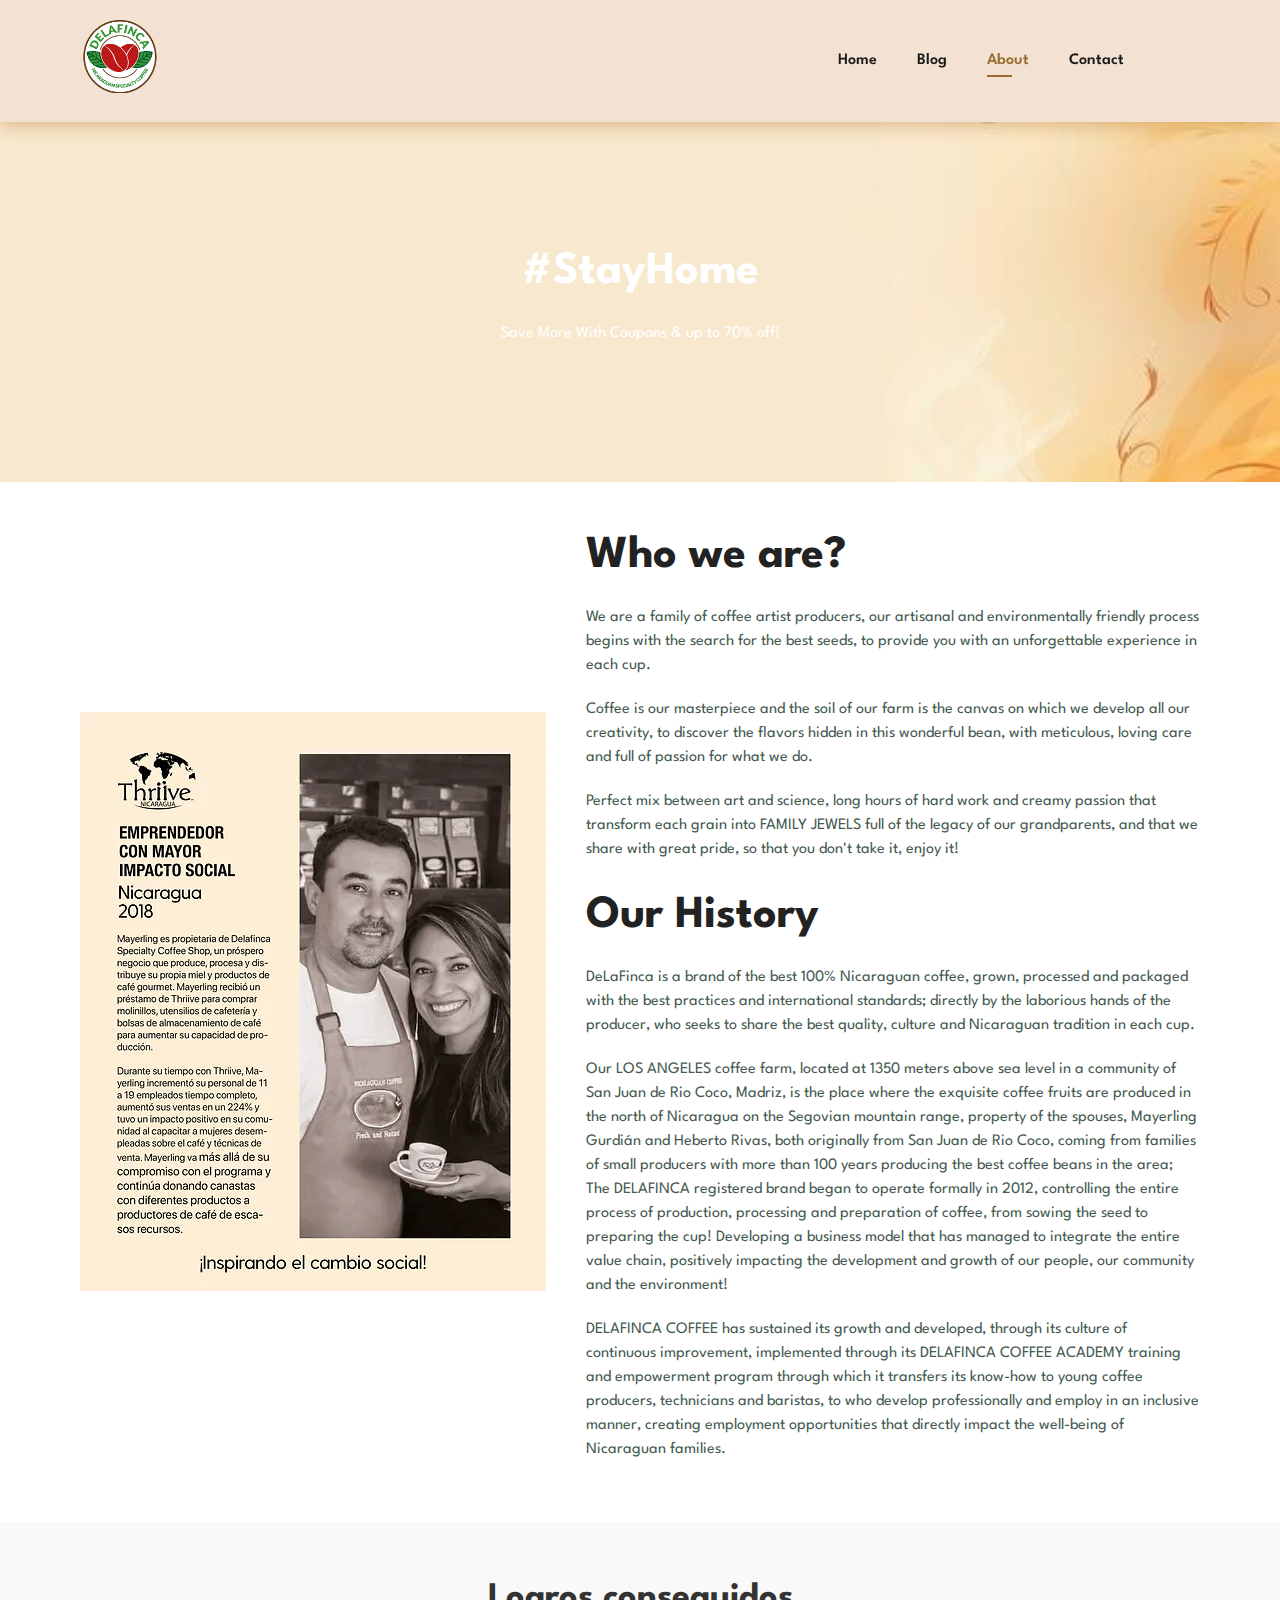
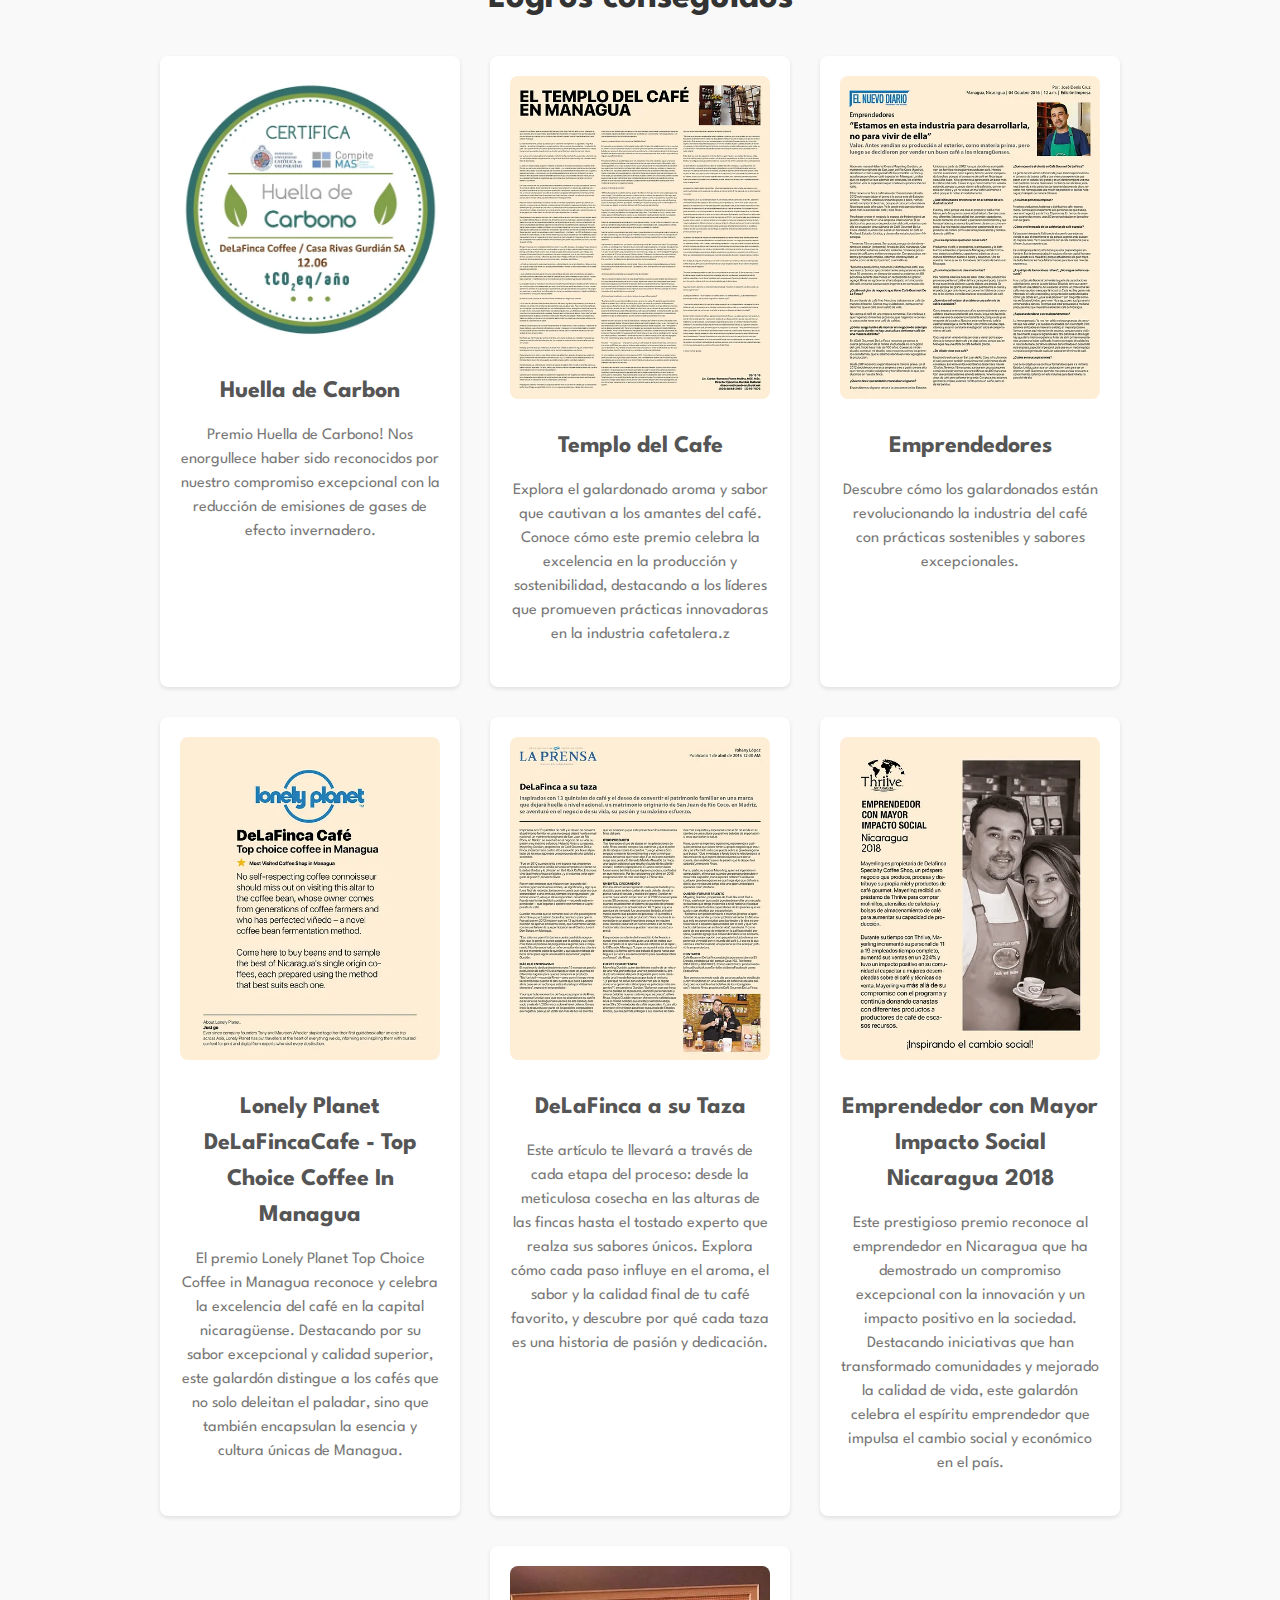
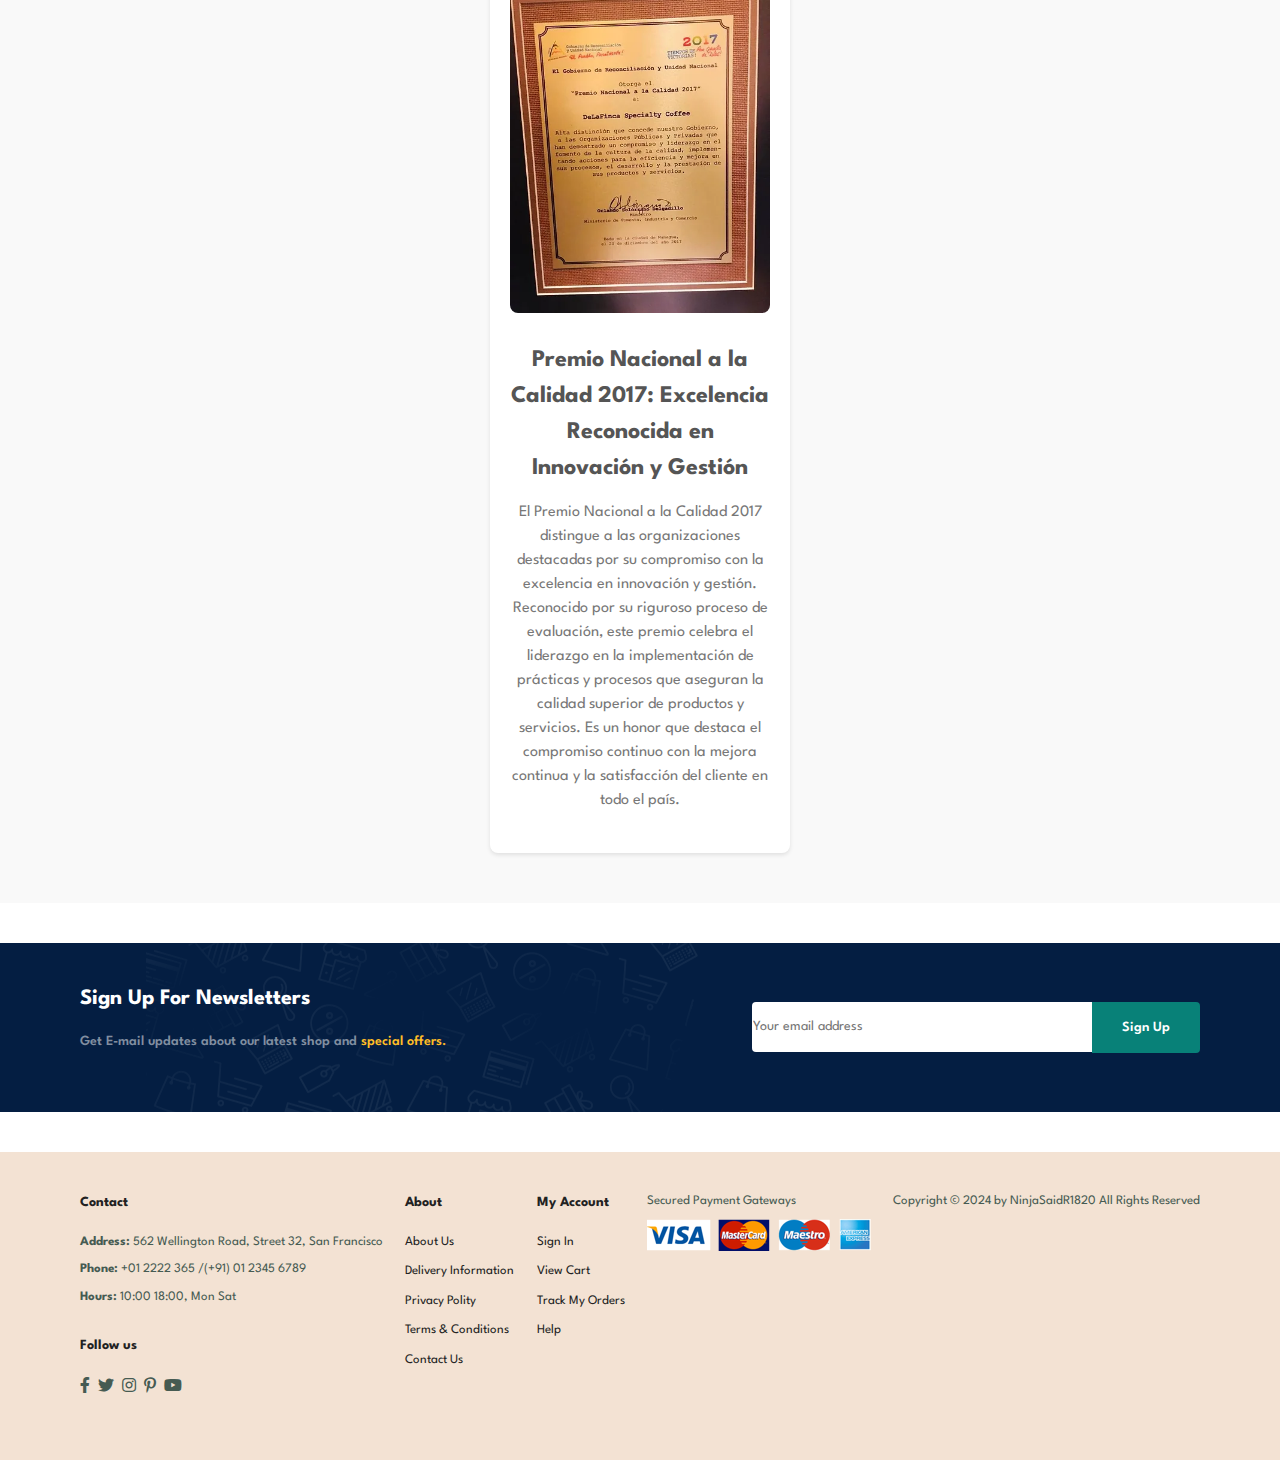
==== commit 845243f5: "Add files via upload" ====
--- a/about.html
+++ b/about.html
@@ -22,7 +22,8 @@
                     <li><a href="blog.html">Blog</a></li>
                     <li><a class="active" href="about.html">About</a></li>
                     <li><a href="contact.html">Contact</a></li>
-                    <li id="lg-bag"><a href="cart.html"><i class="far fa-shopping-bag"></i></a></li>
+                    <li id="lg-bag"><a href="cart.html"><i
+                                class="far fa-shopping-bag"></i></a></li>
                     <a href="#" id="close"><i class="far fa-times"></i></a>
                 </ul>
 
@@ -74,7 +75,8 @@
                 </p>
 
                 <p>
-                    Our LOS ANGELES coffee farm, located at 1350 meters above sea
+                    Our LOS ANGELES coffee farm, located at 1350 meters above
+                    sea
                     level in a community of San Juan de Rio Coco, Madriz, is the
                     place where the exquisite coffee fruits are produced in the
                     north of Nicaragua on the Segovian mountain range, property
@@ -108,42 +110,79 @@
             <div class="logros-container">
                 <div class="logro">
                     <img src="/images/about/a1.webp" alt="Logro 1">
-                    <h3>Logro 1</h3>
-                    <p>Descripción del logro 1</p>
+                    <h3>Huella de Carbon</h3>
+                    <p>Premio Huella de Carbono! Nos enorgullece haber sido
+                        reconocidos por nuestro compromiso excepcional con la
+                        reducción de emisiones de gases de efecto
+                        invernadero.</p>
                 </div>
                 <div class="logro">
                     <img src="/images/about/a2.webp" alt="Logro 2">
-                    <h3>Logro 2</h3>
-                    <p>Descripción del logro 2</p>
+                    <h3>Templo del Cafe </h3>
+                    <p>Explora el galardonado aroma y sabor que cautivan a los
+                        amantes del café. Conoce cómo este premio celebra la
+                        excelencia en la producción y sostenibilidad, destacando
+                        a los líderes que promueven prácticas innovadoras en la
+                        industria cafetalera.z</p>
                 </div>
                 <div class="logro">
                     <img src="/images/about/a3.webp" alt="Logro 3">
-                    <h3>Logro 3</h3>
-                    <p>Descripción del logro 3</p>
+                    <h3>Emprendedores</h3>
+                    <p>Descubre cómo los galardonados están revolucionando la
+                        industria del café con prácticas sostenibles y sabores
+                        excepcionales.</p>
                 </div>
                 <div class="logro">
                     <img src="/images/about/a4.webp" alt="Logro 3">
-                    <h3>Logro 3</h3>
-                    <p>Descripción del logro 3</p>
+                    <h3>Lonely Planet DeLaFincaCafe - Top Choice Coffee In
+                        Managua</h3>
+                    <p>El premio Lonely Planet Top Choice Coffee in Managua
+                        reconoce y celebra la excelencia del café en la capital
+                        nicaragüense. Destacando por su sabor excepcional y
+                        calidad superior, este galardón distingue a los cafés
+                        que no solo deleitan el paladar, sino que también
+                        encapsulan la esencia y cultura únicas de Managua.</p>
                 </div>
                 <div class="logro">
                     <img src="/images/about/a5.webp" alt="Logro 3">
-                    <h3>Logro 3</h3>
-                    <p>Descripción del logro 3</p>
+                    <h3>DeLaFinca a su Taza</h3>
+                    <p>Este artículo te llevará a través de cada etapa del
+                        proceso: desde la meticulosa cosecha en las alturas de
+                        las fincas hasta el tostado experto que realza sus
+                        sabores únicos. Explora cómo cada paso influye en el
+                        aroma, el sabor y la calidad final de tu café favorito,
+                        y descubre por qué cada taza es una historia de pasión y
+                        dedicación.</p>
                 </div>
                 <div class="logro">
                     <img src="/images/about/a6.webp" alt="Logro 3">
-                    <h3>Logro 3</h3>
-                    <p>Descripción del logro 3</p>
+                    <h3>Emprendedor con Mayor Impacto Social Nicaragua
+                        2018</h3>
+                    <p>Este prestigioso premio reconoce al emprendedor en
+                        Nicaragua que ha demostrado un compromiso excepcional
+                        con la innovación y un impacto positivo en la sociedad.
+                        Destacando iniciativas que han transformado comunidades
+                        y mejorado la calidad de vida, este galardón celebra el
+                        espíritu emprendedor que impulsa el cambio social y
+                        económico en el país.</p>
                 </div>
                 <div class="logro">
                     <img src="/images/about/a7.webp" alt="Logro 3">
-                    <h3>Logro 3</h3>
-                    <p>Descripción del logro 3</p>
-                </div>
-            </div>
-        </section>
-        
+                    <h3>
+                        Premio Nacional a la Calidad 2017: Excelencia Reconocida
+                        en Innovación y Gestión</h3>
+                    <p>El Premio Nacional a la Calidad 2017 distingue a las
+                        organizaciones destacadas por su compromiso con la
+                        excelencia en innovación y gestión. Reconocido por su
+                        riguroso proceso de evaluación, este premio celebra el
+                        liderazgo en la implementación de prácticas y procesos
+                        que aseguran la calidad superior de productos y
+                        servicios. Es un honor que destaca el compromiso
+                        continuo con la mejora continua y la satisfacción del
+                        cliente en todo el país.</p>
+                </div>
+            </div>
+        </section>
 
         <section id="newsletter" class="section-p1 section-m1">
             <div class="newstext">
@@ -209,4 +248,6 @@
 
         <script src="/js/script.js"></script>
     </body>
-</html>+</html>
+
+<!---Mondongo 9-->--- a/css/styles.css
+++ b/css/styles.css
@@ -450,7 +450,6 @@
     font-size: 15px;
 }
 #search-bar {
-
     padding: 10px 20px;
     border-radius: 20px;
     margin-top: 20px;
@@ -461,20 +460,21 @@
 .search-container {
     display: flex;
     align-items: center;
-    background-color: #f3e2d3;
+    background-color: #fff;
     border-radius: 20px;
     padding: 5px 10px; /* Ajustar padding para tamaño más pequeño */
 }
 
 #search-input {
     width: 0;
-    padding: 5px; /* Ajustar padding para tamaño más pequeño */
+    padding: 3px; /* Ajustar padding para tamaño más pequeño */
     border: none;
     background-color: transparent;
     transition: width 0.4s ease;
     font-size: 14px; /* Tamaño de fuente más pequeño */
     border-radius: 20px;
     outline: none;
+    
 }
 
 #search-icon {
@@ -605,6 +605,51 @@
     color: #088178
 }
 
+.cart-notification {
+    position: fixed;
+    top: 20px;
+    right: 20px;
+    background-color: rgba(0, 0, 0, 0.7);
+    color: #fff;
+    padding: 15px;
+    border-radius: 5px;
+    z-index: 1000;
+    opacity: 0; /* Inicialmente invisible */
+    transition: opacity 0.5s ease-in-out;
+    pointer-events: none; /* No permite interacción hasta que se haga visible */
+}
+
+.cart-notification.show {
+    opacity: 1; /* Hacer visible cuando tiene la clase .show */
+    pointer-events: auto; /* Permitir interacción */
+}
+
+
+.remove-notification {
+    position: fixed;
+    top: 20px; /* Cambiado a top para que aparezca en la parte superior */
+    left: 50%;
+    transform: translateX(-50%);
+    background-color: #f8d7da;
+    color: #721c24;
+    padding: 10px 20px;
+    border-radius: 5px;
+    box-shadow: 0 0 10px rgba(0, 0, 0, 0.1);
+    z-index: 999;
+    animation: fadeOut 3s ease; /* Cambiado a fadeOut */
+}
+
+@keyframes fadeOut {
+    0% {
+        opacity: 1;
+    }
+    100% {
+        opacity: 0;
+        display: none;
+    }
+}
+
+
 
 /* Shop Page */
 
@@ -1050,6 +1095,19 @@
 #cart table tbody td{
     font-size: 13px;
 }
+
+#cart td button {
+    background: none;
+    border: none;
+    padding: 0;
+    font-size: 1.7em; /* Ajusta el tamaño del ícono según sea necesario */
+    color: #dc3545; /* Color rojo para el ícono de remover */
+}
+
+#cart td button:hover {
+    color: #721c24; /* Cambia el color al hacer hover */
+}
+
 
 #cart-add{
     display: flex;
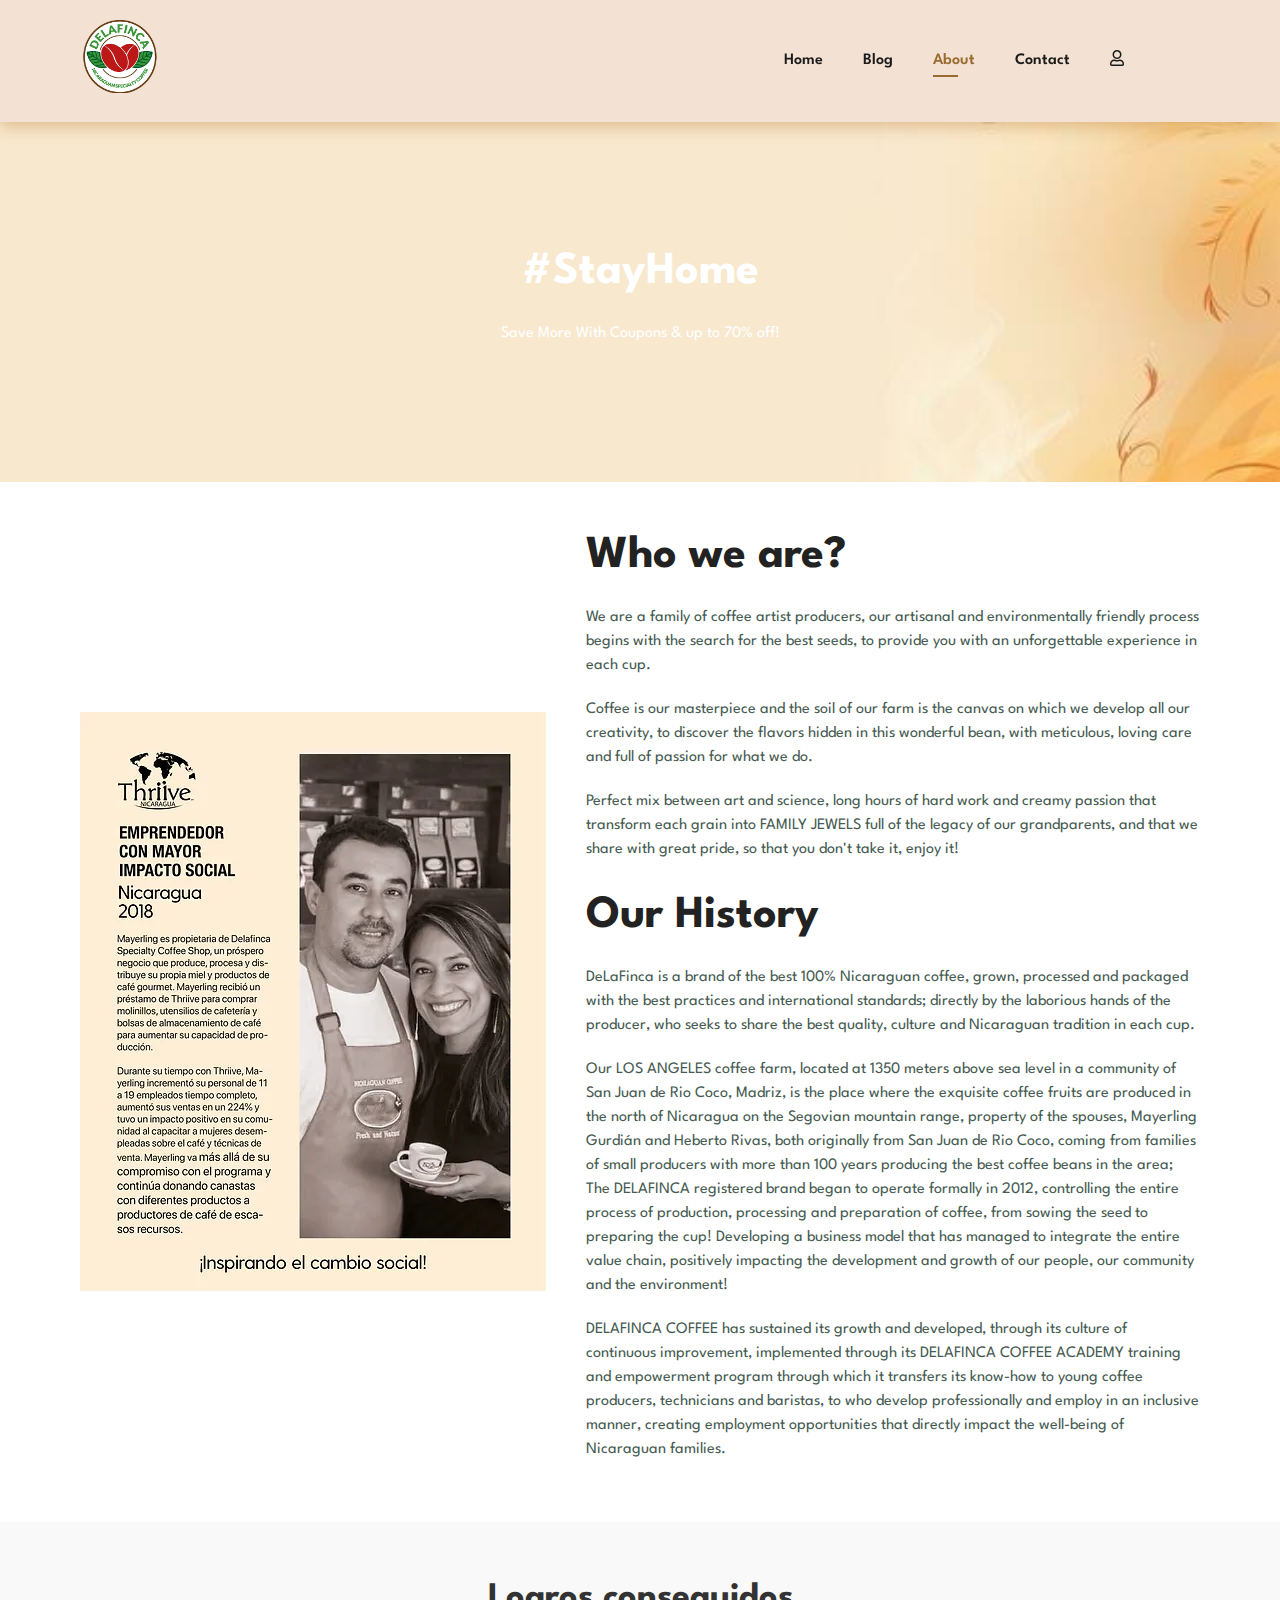
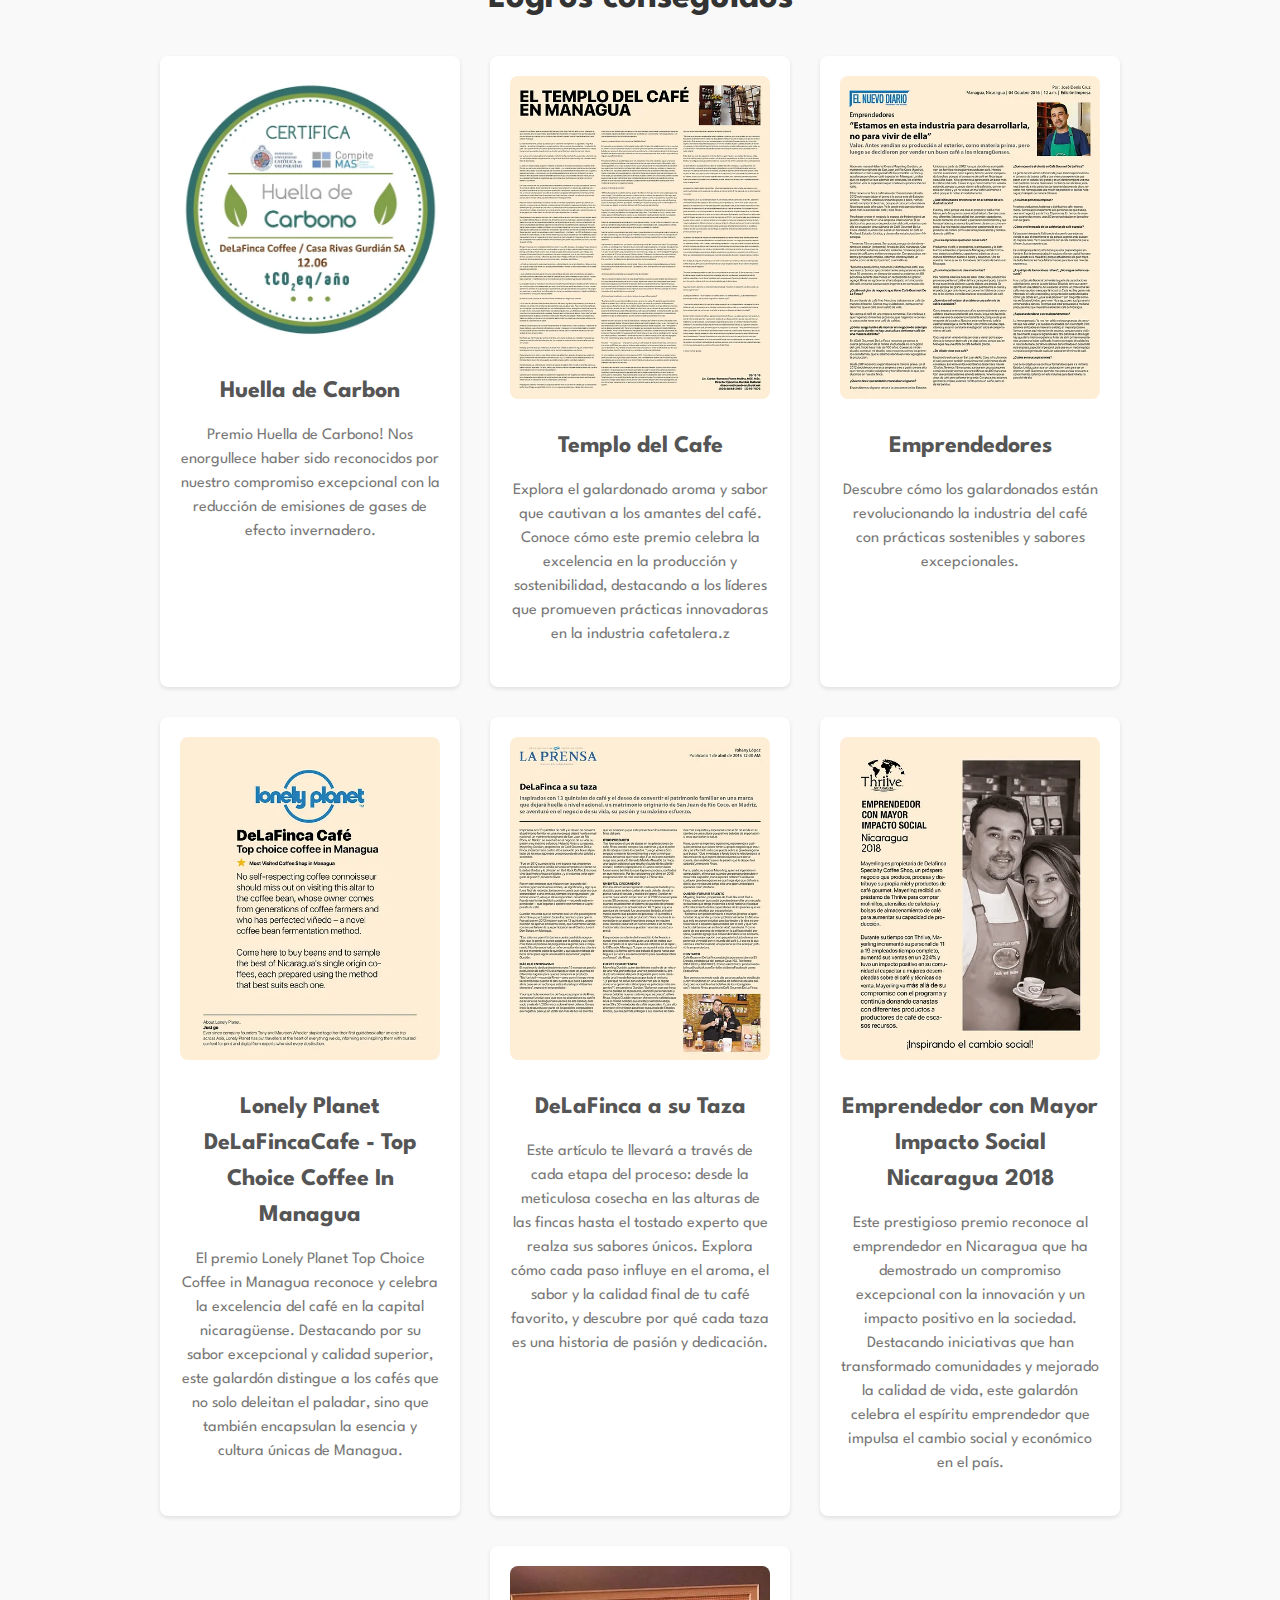
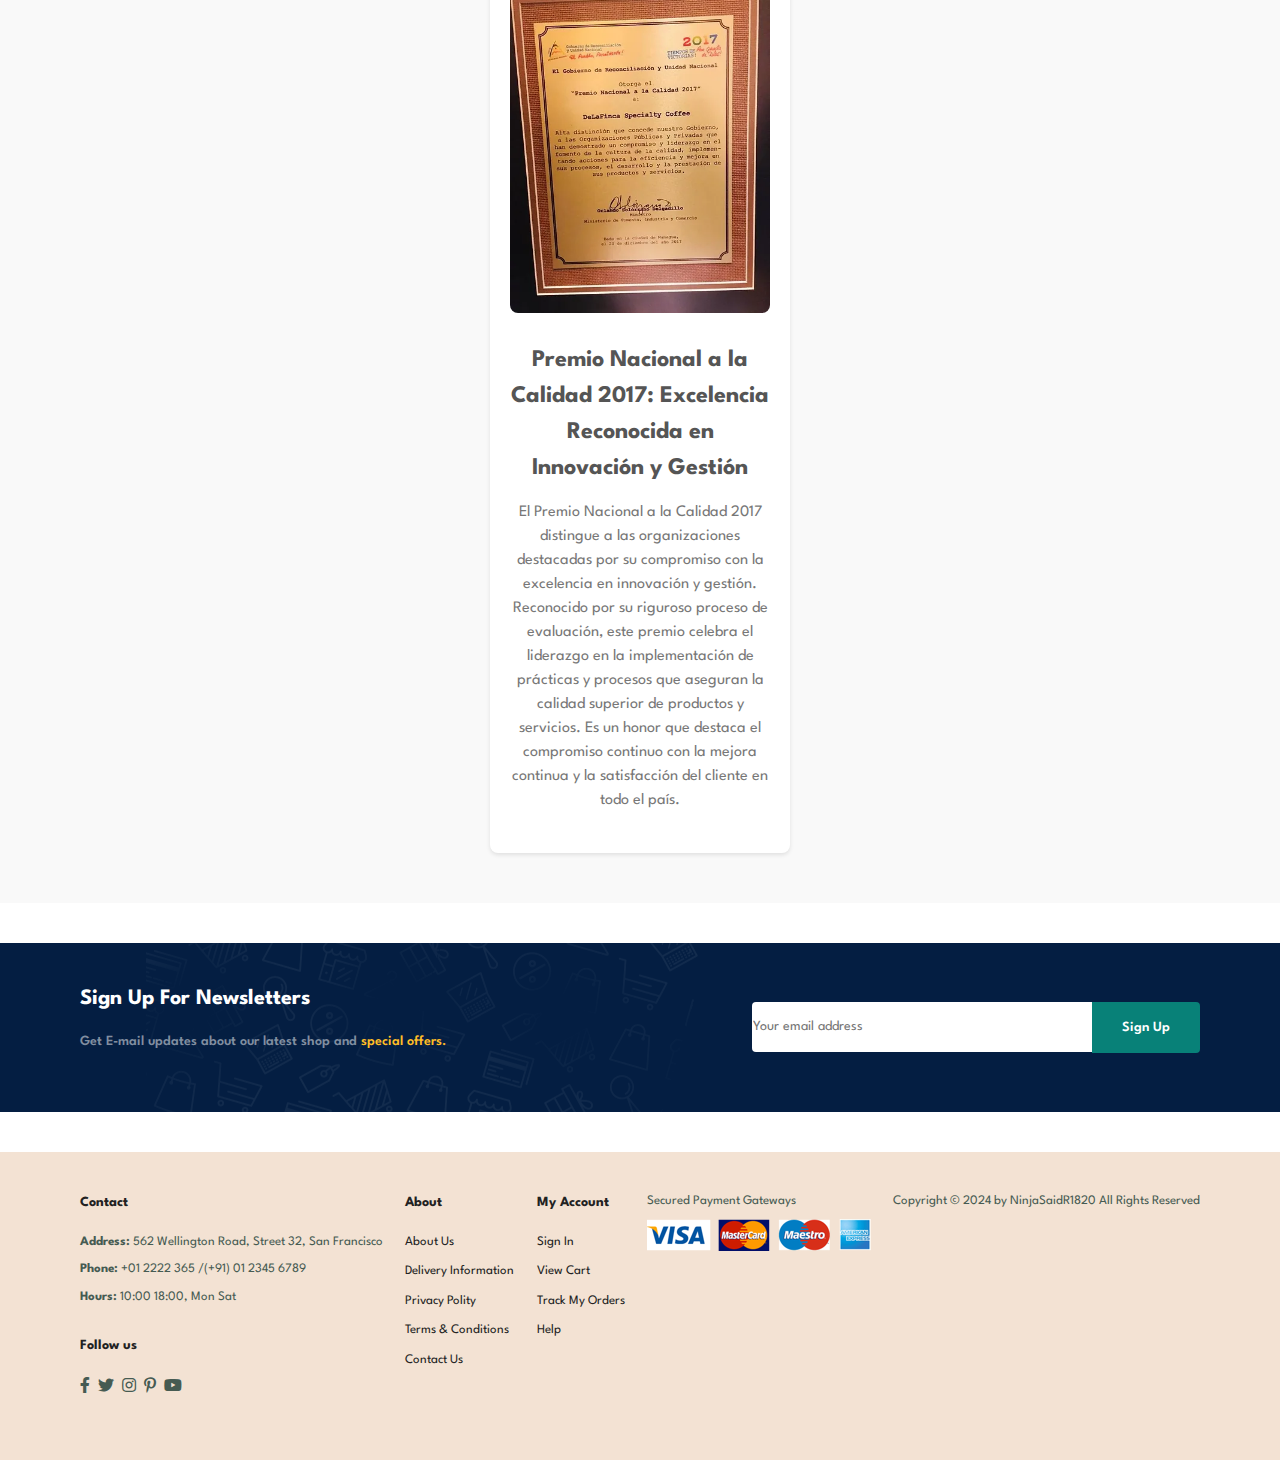
==== commit e8efc7e1: "Add files via upload" ====
--- a/about.html
+++ b/about.html
@@ -22,8 +22,8 @@
                     <li><a href="blog.html">Blog</a></li>
                     <li><a class="active" href="about.html">About</a></li>
                     <li><a href="contact.html">Contact</a></li>
-                    <li id="lg-bag"><a href="cart.html"><i
-                                class="far fa-shopping-bag"></i></a></li>
+                    <li><a href="profile.html"><i class="far fa-user"></i></a></li>
+                    <li id="lg-bag"><a href="cart.html"><i class="far fa-shopping-bag"></i></a></li>
                     <a href="#" id="close"><i class="far fa-times"></i></a>
                 </ul>
 
--- a/css/styles.css
+++ b/css/styles.css
@@ -1139,6 +1139,20 @@
     padding: 8px 20px;
 }
 
+#form h3 {
+    color: #000;
+    padding-top: 40px;
+}
+
+#form button {
+    background-color: rgb(82, 154, 82);
+    margin-top: 8px;
+    color: white;
+    border-radius: 3px;
+    border: none;
+    padding: 8px 20px;
+}
+
 #subtotal{
     width: 50%;
     margin-bottom: 30px;
@@ -1162,6 +1176,19 @@
 #subtotal button{
     background-color: rgb(82, 154, 82);
     color: white;
+    padding: 8px 20px;
+}
+
+#subtotal .cart-option {
+    width: 25%;
+}
+
+#subtotal button {
+    background-color: rgb(82, 154, 82);
+    margin-top: 8px;
+    color: white;
+    border-radius: 3px;
+    border: none;
     padding: 8px 20px;
 }
 
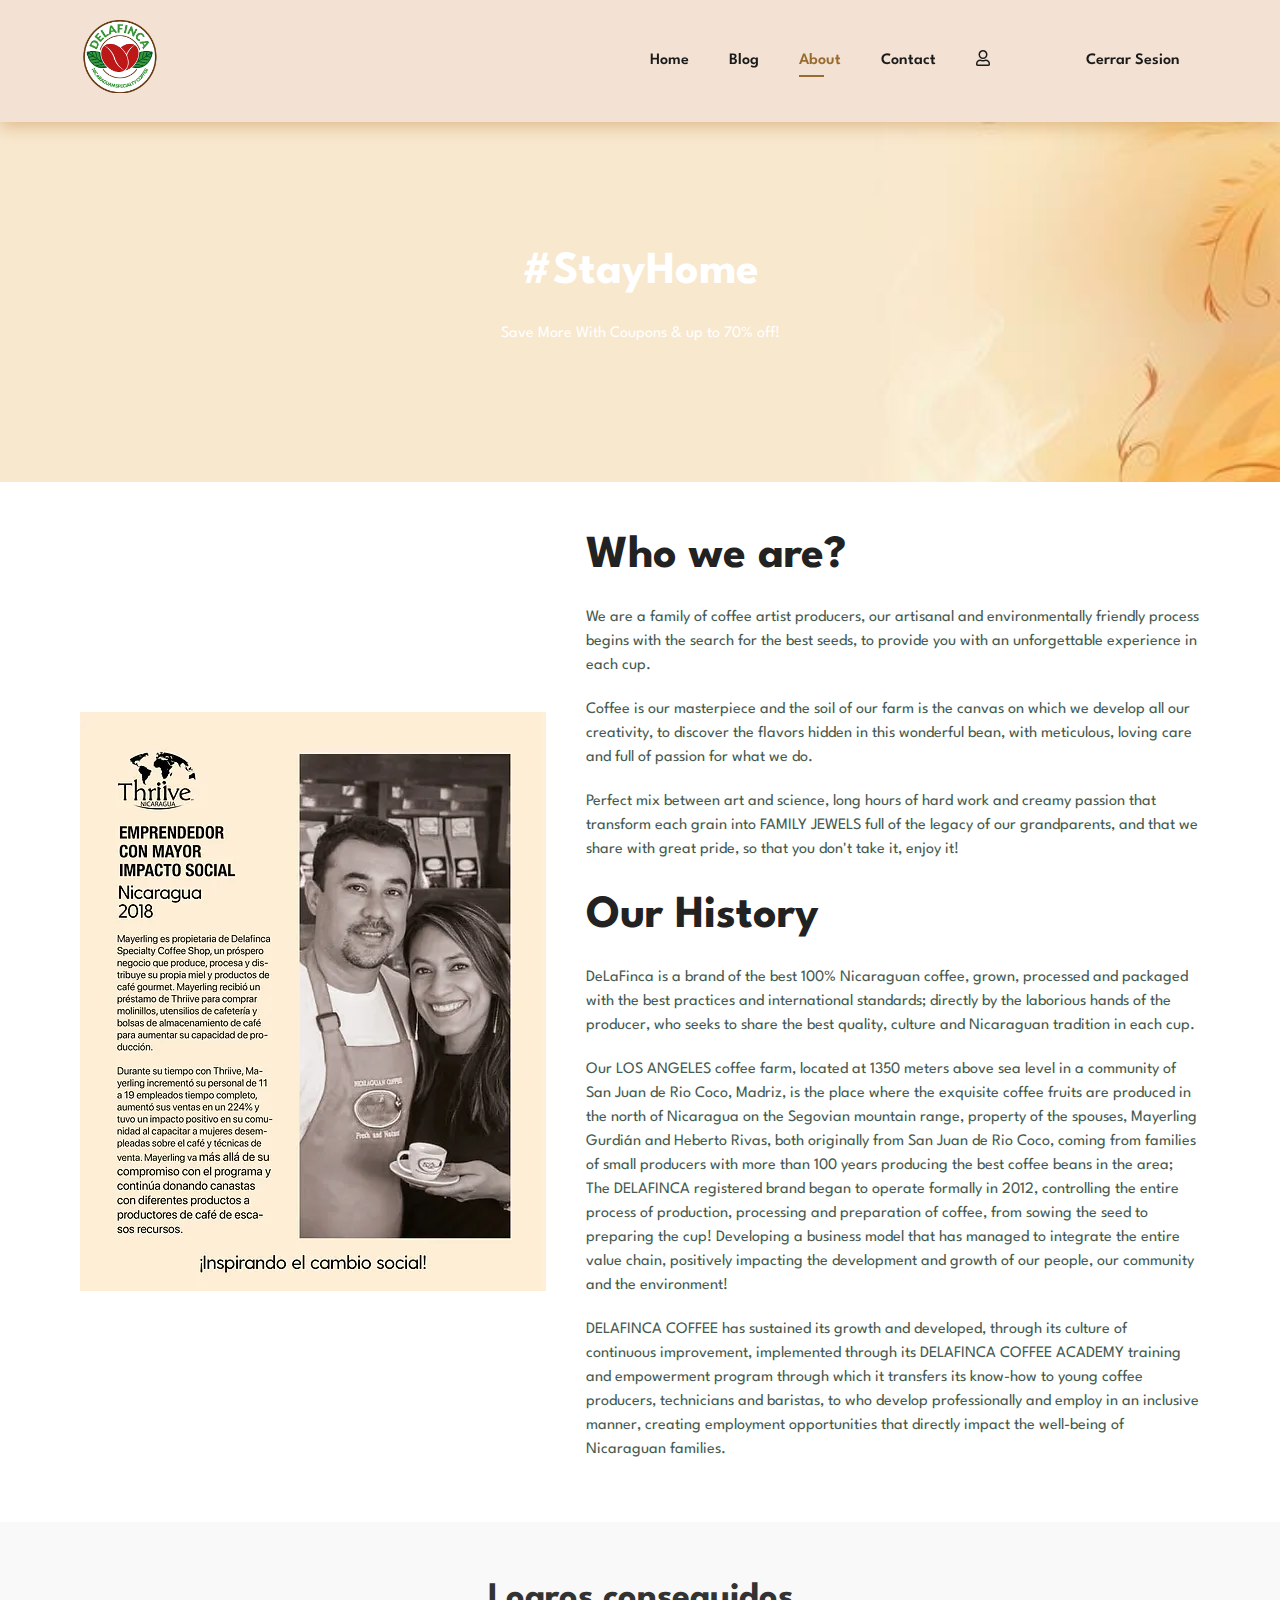
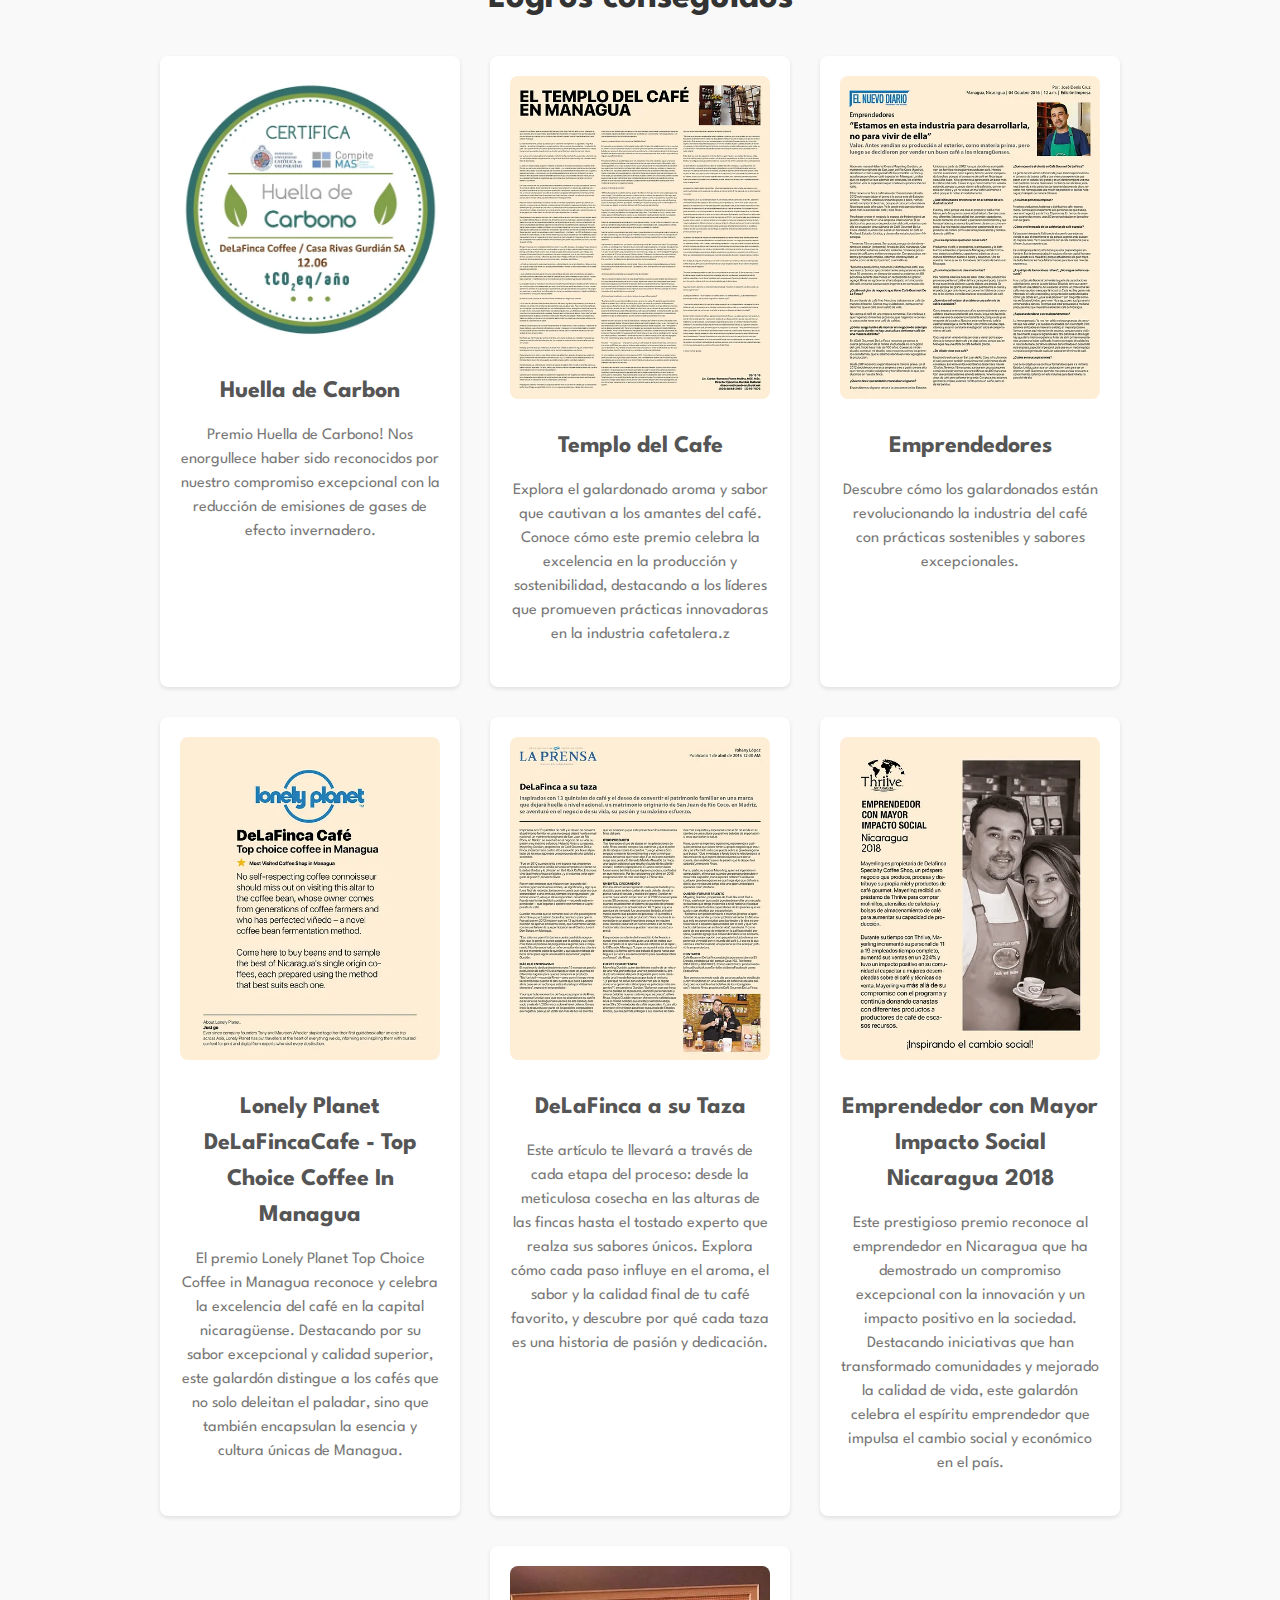
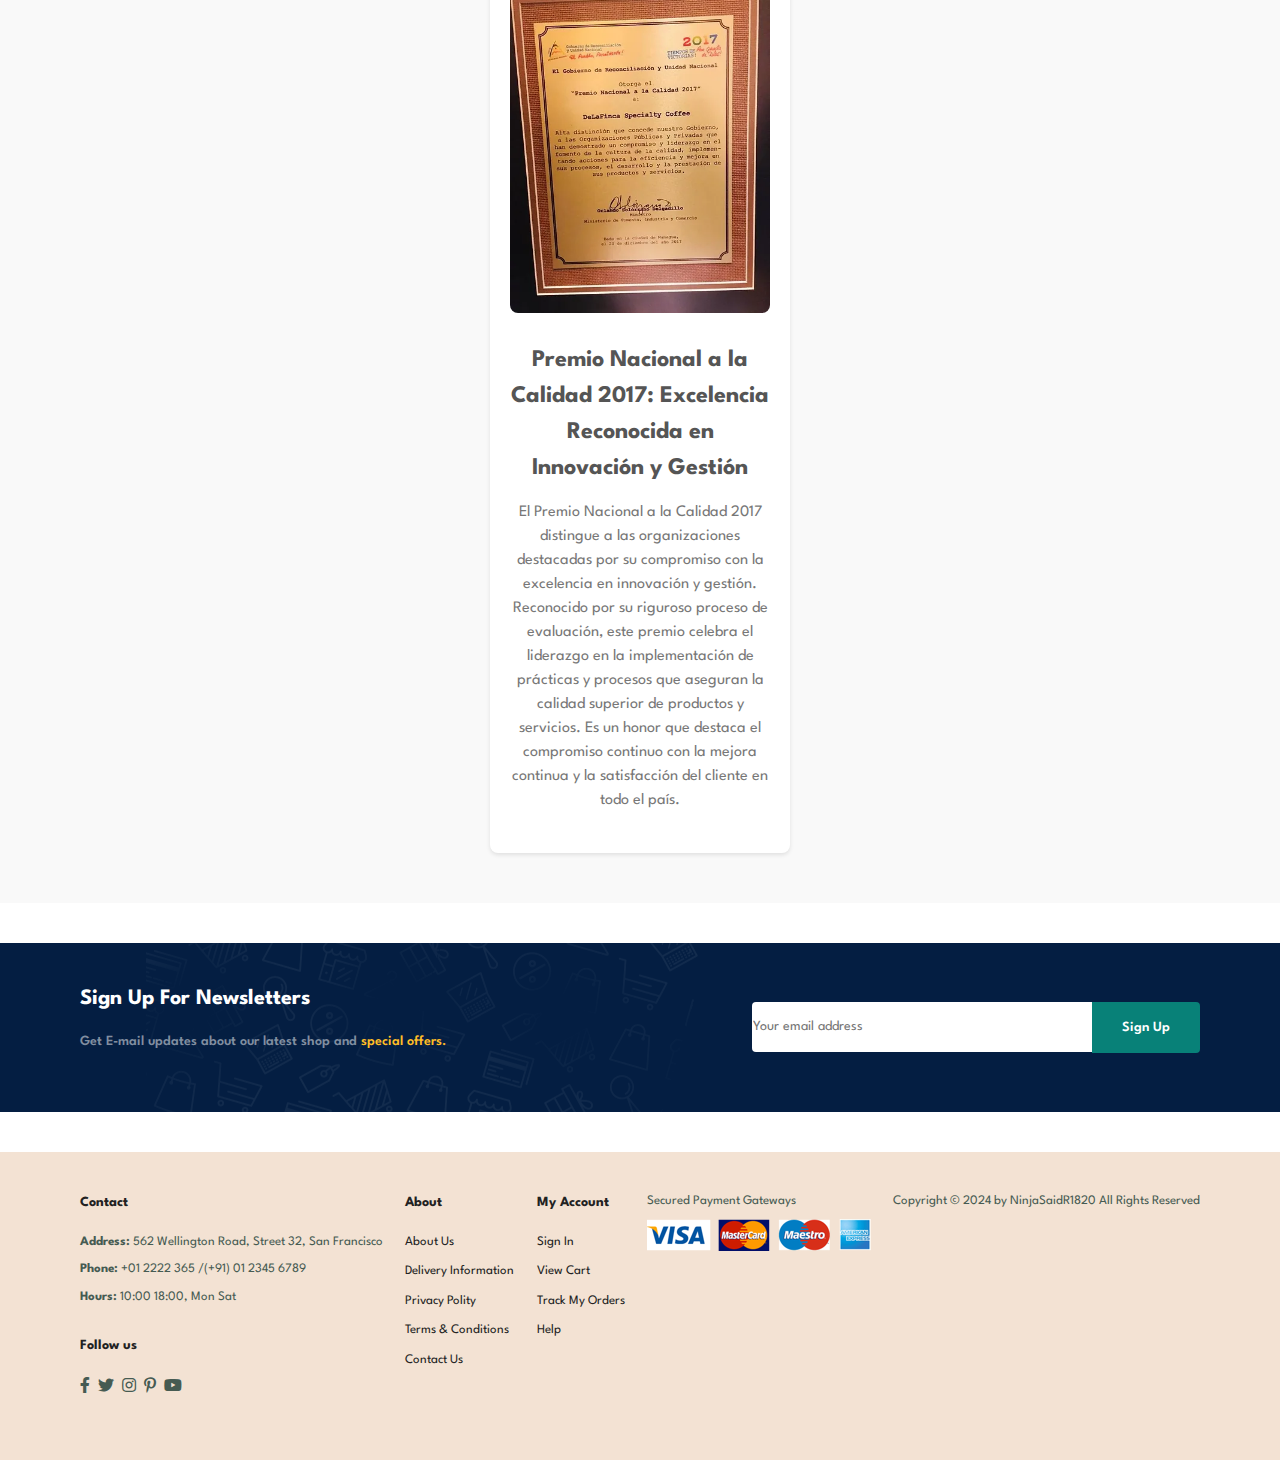
==== commit 74532b7a: "Add files via upload" ====
--- a/about.html
+++ b/about.html
@@ -5,6 +5,8 @@
         <meta http-equiv="X-UA-Compatible" content="IE=edge">
         <meta name="viewport" content="width=device-width, initial-scale=1.0">
         <title>De La Finca | About </title>
+        <link rel="icon" href="/images/Logo.webp" type="image/png">
+        <link rel="shortcut icon" href="/images/Logo.webp" type="image/png">
         <link rel="stylesheet"
             href="https://pro.fontawesome.com/releases/v5.10.0/css/all.css" />
         <link rel="stylesheet" href="/css/styles.css">
@@ -24,6 +26,7 @@
                     <li><a href="contact.html">Contact</a></li>
                     <li><a href="profile.html"><i class="far fa-user"></i></a></li>
                     <li id="lg-bag"><a href="cart.html"><i class="far fa-shopping-bag"></i></a></li>
+                    <li><a href="SelectProject.html">Cerrar Sesion</a></li>
                     <a href="#" id="close"><i class="far fa-times"></i></a>
                 </ul>
 
--- a/css/styles.css
+++ b/css/styles.css
@@ -1179,17 +1179,13 @@
     padding: 8px 20px;
 }
 
-#subtotal .cart-option {
-    width: 25%;
-}
-
 #subtotal button {
     background-color: rgb(82, 154, 82);
     margin-top: 8px;
     color: white;
     border-radius: 3px;
     border: none;
-    padding: 8px 20px;
+    padding: 8px 20px;
 }
 
 
@@ -1479,3 +1475,4 @@
 
 }
 
+
